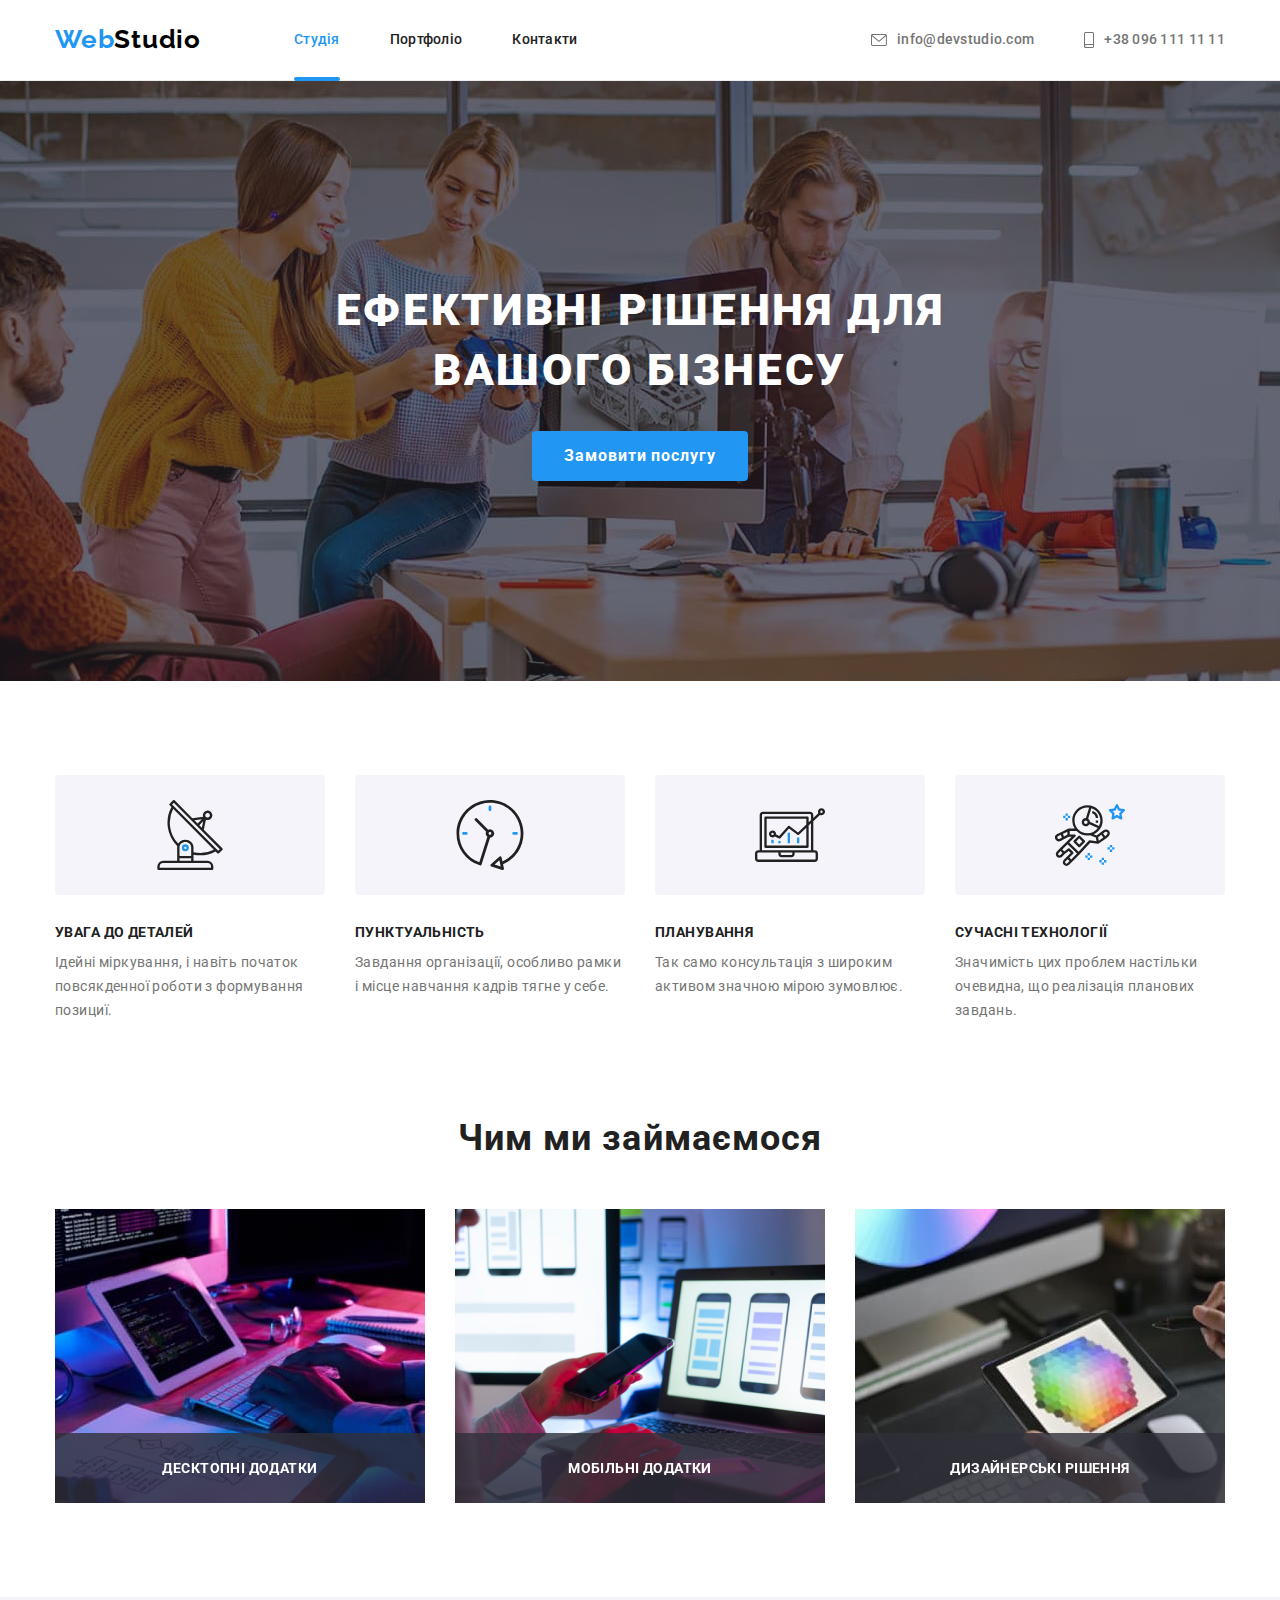
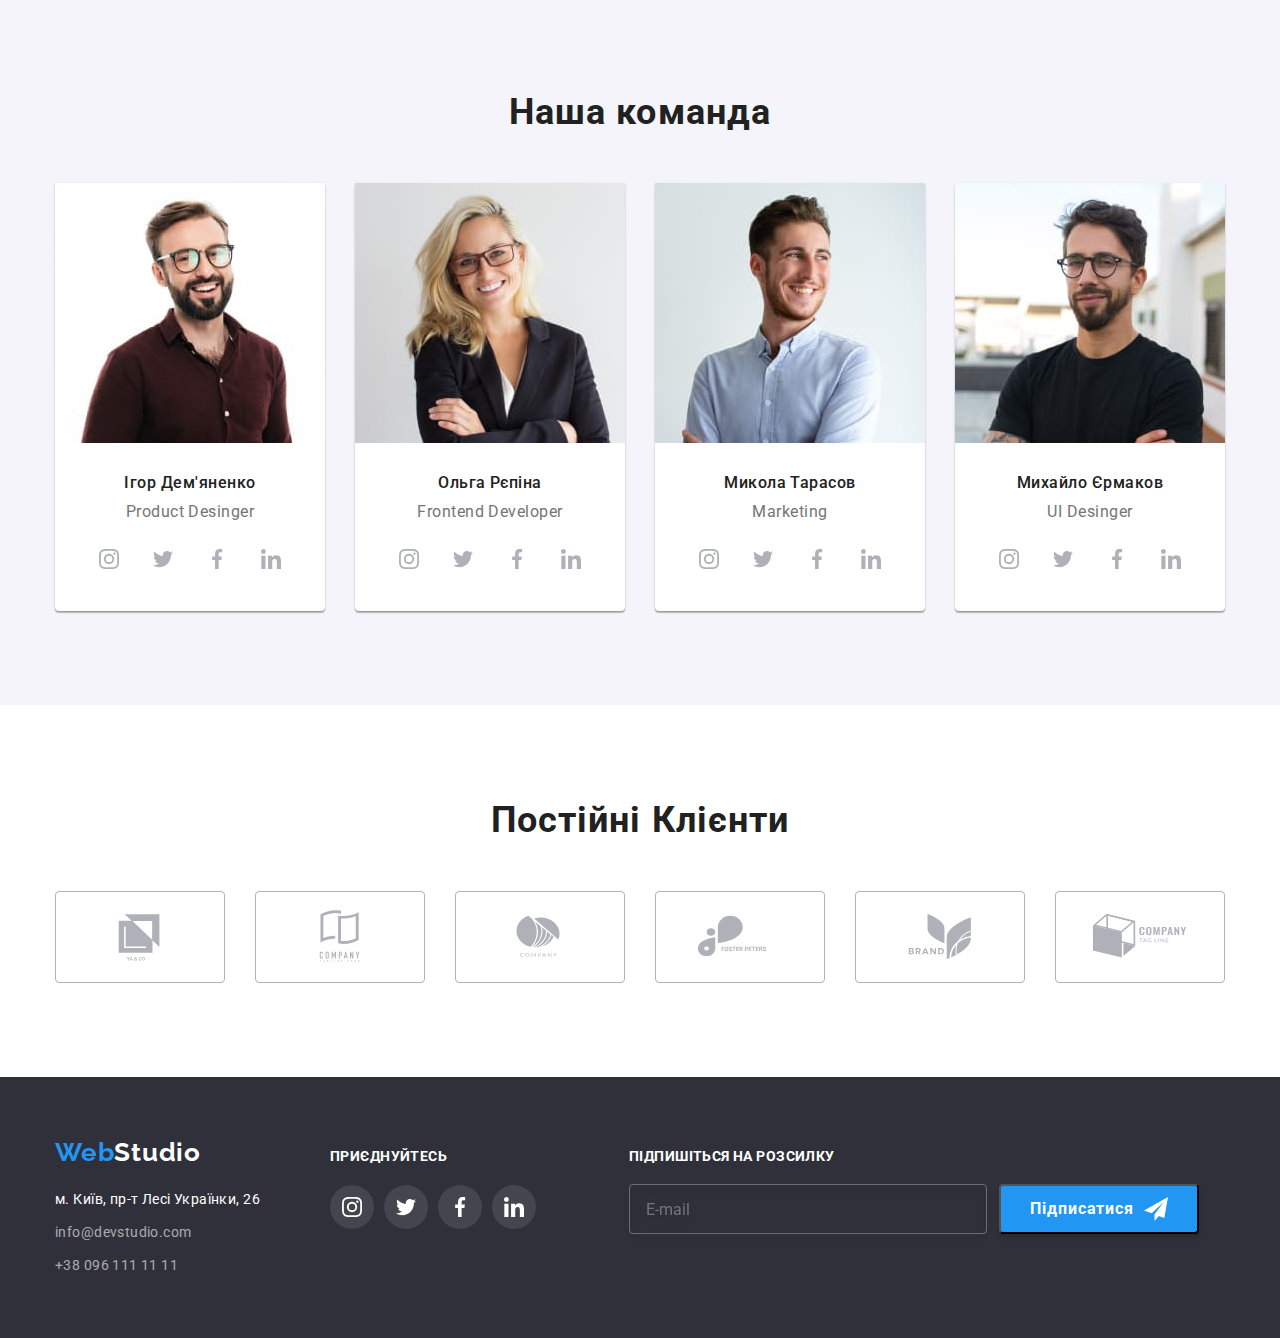
==== index.html @ a03e01b5 "Update index.html" ====
<!DOCTYPE html>
<html lang="uk">
  <head>
    <meta charset="UTF-8" />
    <meta http-equiv="X-UA-Compatible" content="IE=edge" />
    <meta name="viewport" content="width=device-width, initial-scale=1.0" />
    <title>Студія</title>
    <link rel="preconnect" href="https://fonts.googleapis.com" />
    <link rel="preconnect" href="https://fonts.gstatic.com" crossorigin />
    <link
      href="https://fonts.googleapis.com/css2?family=Raleway:wght@700&family=Roboto:wght@400;500;700;900&display=swap"
      rel="stylesheet"
    />
    <link
      rel="stylesheet"
      href="https://cdnjs.cloudflare.com/ajax/libs/modern-normalize/1.1.0/modern-normalize.min.css"
    />
    <link rel="stylesheet" href="./css/styles.css" />
  </head>
  <body>
    <!-- head of site -->
    <header class="site-header">
      <div class="container div-nav">
        <nav class="nav">
          <a href="./index.html" class="site-logo"
            ><span class="logo">Web</span>Studio</a
          >
          <ul class="menu-nav list">
            <li class="nav-item">
              <a href="./index.html" class="head-text current">Студія</a>
            </li>
            <li class="nav-item">
              <a href="./portfolio.html" class="head-text">Портфоліо</a>
            </li>
            <li class="nav-item">
              <a href="" class="head-text">Контакти</a>
            </li>
          </ul>
        </nav>
        <ul class="nav-contact list">
          <li class="mail-tel">
            <a href="mailto:info@devstudio.com" class="mail-tel">
              <svg width="16" height="12" class="contact-icons">
                <use
                  class="envelope"
                  href="./images/goit-svg.svg#icon-envelope"
                ></use></svg
              >info@devstudio.com</a
            >
          </li>
          <li class="tel-mail tel">
            <a href="tel:+380961111111" class="tel-mail">
              <svg width="10" height="16" class="contact-icons">
                <use
                  class="smartphone"
                  href="./images/goit-svg.svg#icon-smartphone"
                ></use></svg
              >+38 096 111 11 11</a
            >
          </li>
        </ul>
      </div>
    </header>
    <!-- main content -->
    <main>
      <!-- hero -->
      <section class="hero-section overlay">
        <div class="container hb">
          <h1 class="hero-title">
            ЕФЕКТИВНІ РІШЕННЯ ДЛЯ <br />
            ВАШОГО БІЗНЕСУ
          </h1>
          <button type="button" class="hero-button" data-modal-open>
            Замовити послугу
          </button>
          <div class="backdrop is-hidden" data-modal>
            <div class="modal">
              <button class="close-button" data-modal-close>
                <svg class="close-btn" width="18px" height="18px">
                  <use
                    class="close-icon"
                    href="./images/goit-svg.svg#icon-X"
                  ></use>
                </svg>
              </button>
              <form class="register-form" autocomplete="off">
                <strong class="strong-form"
                  >Залиште свої дані, ми вам передзвонимо</strong
                >
                <div class="register-div" role="group">
                  <label class="register-label">
                    <span class="register-text">
                      Ім'я
                    </span>
                    <input type="text" name="username" class="register-input" required />
                    <svg width="18px" height="18px" class="icon-modal">
                      <use href="./images/goit-svg.svg#icon-name"></use>
                    </svg>
                  </label>
                  <label class="register-label">
                    <span class="register-text">
                      Телефон
                    </span>
                    <input type="tel" name="tel" class="register-input" required />
                    <svg width="18px" height="18px" class="icon-modal">
                      <use href="./images/goit-svg.svg#icon-phone"></use>
                    </svg>
                  </label>
                  <label class="register-label">
                    <span class="register-text">
                      Пошта
                    </span>
                    <input type="email" name="mail" class="register-input" required />
                    <svg width="18px" height="18px" class="icon-modal">
                      <use href="./images/goit-svg.svg#icon-mail"></use>
                    </svg>
                  </label>
                  <label class="register-label">
                    <span class="register-text">
                      Коментар
                    </span>
                    <textarea name="comment" rows="5" class="register-area" placeholder="Введіть текст"></textarea>
                  </label>
                  <label class="checkbox-label">
                    <input type="checkbox" name="checkbox" class="checkbox-input visually-hidden">
                    <svg width="16px" height="15px" class="check-icon">
                      <use href="./images/goit-svg.svg#icon-check1"></use>
                    </svg>
                    <svg width="16px" height="15px" class="icon-check">
                      <use href="./images/goit-svg.svg#icon-check2"></use>
                    </svg>
                    <span class="check-span">
                      Погоджуюся з розсилкою та приймаю
                    <a href="" class="checkbox-link">Умови договору</a>
                    </span>
                  </label>
                  <button type="submit" class="register-btn">Відправити</button>
                </div>
              </form>
            </div>
          </div>
        </div>
      </section>
      <!-- our preority -->
      <section class="section">
        <div class="container">
          <h2 class="preority title visually-hidden">Наші переваги</h2>
          <ul class="list preority-ul">
            <li class="preority-li">
              <div class="icons">
                <svg class="preority-icons">
                  <use
                    width="70px"
                    height="70px"
                    href="./images/goit-svg.svg#icon-antenna"
                  ></use>
                </svg>
              </div>
              <h3 class="preority-title">УВАГА ДО ДЕТАЛЕЙ</h3>
              <p class="preority-text">
                Ідейні міркування, і навіть початок повсякденної роботи з
                формування позициї.
              </p>
            </li>
            <li class="preority-li">
              <div class="icons">
                <svg class="preority-icons">
                  <use
                    width="70px"
                    height="70px"
                    href="./images/goit-svg.svg#icon-clock"
                  ></use>
                </svg>
              </div>
              <h3 class="preority-title">ПУНКТУАЛЬНІСТЬ</h3>
              <p class="preority-text">
                Завдання організації, особливо рамки і місце навчання кадрів
                тягне у себе.
              </p>
            </li>
            <li class="preority-li">
              <div class="icons">
                <svg class="preority-icons">
                  <use
                    width="70px"
                    height="70px"
                    href="./images/goit-svg.svg#icon-diagram"
                  ></use>
                </svg>
              </div>
              <h3 class="preority-title">ПЛАНУВАННЯ</h3>
              <p class="preority-text">
                Так само консультація з широким активом значною мірою зумовлює.
              </p>
            </li>
            <li class="preority-li">
              <div class="icons">
                <svg class="preority-icons">
                  <use
                    width="70px"
                    height="70px"
                    href="./images/goit-svg.svg#icon-astronaut"
                  ></use>
                </svg>
              </div>
              <h3 class="preority-title">СУЧАСНІ ТЕХНОЛОГІЇ</h3>
              <p class="preority-text">
                Значимість цих проблем настільки очевидна, що реалізація
                планових завдань.
              </p>
            </li>
          </ul>
        </div>
      </section>

      <!-- our work -->
      <section class="work section">
        <div class="container">
          <h2 class="title work-title">Чим ми займаємося</h2>
          <ul class="list work-ul">
            <li class="work-li">
              <div class="work-div">
                <img
                  class="work-img"
                  src="./images/pic1.jpg"
                  alt="праця за компютером"
                  width="370"
                />
                <div class="text-div">
                  <h3 class="work-text">ДЕСКТОПНІ ДОДАТКИ</h3>
                </div>
              </div>
            </li>
            <li class="work-li">
              <div class="work-div">
                <img
                  class="work-img"
                  src="./images/pic2.jpg"
                  alt="праця за ноутбуком"
                  width="370"
                />
                <div class="text-div">
                  <h3 class="work-text">МОБІЛЬНІ ДОДАТКИ</h3>
                </div>
              </div>
            </li>
            <li class="work-li">
              <div class="work-div">
                <img
                  class="work-img"
                  src="./images/pic3.jpg"
                  alt="праця на планшеті"
                  width="370"
                />
                <div class="text-div">
                  <h3 class="work-text">Дизайнерські рішення</h3>
                </div>
              </div>
            </li>
          </ul>
        </div>
      </section>
      <!-- our team -->
      <section class="section our-team">
        <div class="container">
          <h2 class="title team-name">Наша команда</h2>
          <ul class="list team-ul">
            <li class="team-li">
              <img src="./images/team1.jpg" alt="Тиммейт1" width="270" />
              <div class="team">
                <h3 class="team-title">Ігор Дем'яненко</h3>
                <p lang="en" class="team-text">Product Desinger</p>
                <ul class="list">
                  <li class="social-list">
                    <a href="" class="social-links">
                      <svg width="20px" height="20px">
                        <use
                          class="social-icon"
                          href="./images/goit-svg.svg#icon-instagram"
                        ></use>
                      </svg>
                    </a>
                  </li>
                  <li class="social-list">
                    <a href="" class="social-links">
                      <svg width="20px" height="20px">
                        <use
                          class="social-icon"
                          href="./images/goit-svg.svg#icon-twitter"
                        ></use>
                      </svg>
                    </a>
                  </li>
                  <li class="social-list">
                    <a href="" class="social-links">
                      <svg width="20px" height="20px">
                        <use
                          class="social-icon"
                          href="./images/goit-svg.svg#icon-facebook"
                        ></use>
                      </svg>
                    </a>
                  </li>
                  <li class="social-list">
                    <a href="" class="social-links">
                      <svg width="20px" height="20px">
                        <use
                          class="social-icon"
                          href="./images/goit-svg.svg#icon-linkedin"
                        ></use>
                      </svg>
                    </a>
                  </li>
                </ul>
              </div>
            </li>
            <li class="team-li">
              <img src="./images/team2.jpg" alt="тиммейт2" width="270" />
              <div class="team">
                <h3 class="team-title">Ольга Рєпіна</h3>
                <p lang="en" class="team-text">Frontend Developer</p>
                <ul class="list">
                  <li class="social-list">
                    <a href="" class="social-links">
                      <svg width="20px" height="20px">
                        <use
                          class="social-icon"
                          href="./images/goit-svg.svg#icon-instagram"
                        ></use>
                      </svg>
                    </a>
                  </li>
                  <li class="social-list">
                    <a href="" class="social-links">
                      <svg width="20px" height="20px">
                        <use
                          class="social-icon"
                          href="./images/goit-svg.svg#icon-twitter"
                        ></use>
                      </svg>
                    </a>
                  </li>
                  <li class="social-list">
                    <a href="" class="social-links">
                      <svg width="20px" height="20px">
                        <use
                          class="social-icon"
                          href="./images/goit-svg.svg#icon-facebook"
                        ></use>
                      </svg>
                    </a>
                  </li>
                  <li class="social-list">
                    <a href="" class="social-links">
                      <svg width="20px" height="20px">
                        <use
                          class="social-icon"
                          href="./images/goit-svg.svg#icon-linkedin"
                        ></use>
                      </svg>
                    </a>
                  </li>
                </ul>
              </div>
            </li>
            <li class="team-li">
              <img src="./images/team3.jpg" alt="тиммейт3" width="270" />
              <div class="team">
                <h3 class="team-title">Микола Тарасов</h3>
                <p lang="en" class="team-text">Marketing</p>
                <ul class="list">
                  <li class="social-list">
                    <a href="" class="social-links">
                      <svg width="20px" height="20px">
                        <use
                          class="social-icon"
                          href="./images/goit-svg.svg#icon-instagram"
                        ></use>
                      </svg>
                    </a>
                  </li>
                  <li class="social-list">
                    <a href="" class="social-links">
                      <svg width="20px" height="20px">
                        <use
                          class="social-icon"
                          href="./images/goit-svg.svg#icon-twitter"
                        ></use>
                      </svg>
                    </a>
                  </li>
                  <li class="social-list">
                    <a href="" class="social-links">
                      <svg width="20px" height="20px">
                        <use
                          class="social-icon"
                          href="./images/goit-svg.svg#icon-facebook"
                        ></use>
                      </svg>
                    </a>
                  </li>
                  <li class="social-list">
                    <a href="" class="social-links">
                      <svg width="20px" height="20px">
                        <use
                          class="social-icon"
                          href="./images/goit-svg.svg#icon-linkedin"
                        ></use>
                      </svg>
                    </a>
                  </li>
                </ul>
              </div>
            </li>
            <li class="team-li">
              <img src="./images/team4.jpg" alt="тиммейт4" width="270" />
              <div class="team">
                <h3 class="team-title">Михайло Єрмаков</h3>
                <p lang="en" class="team-text">UI Desinger</p>
                <ul class="list">
                  <li class="social-list">
                    <a href="" class="social-links">
                      <svg width="20px" height="20px">
                        <use
                          class="social-icon"
                          href="./images/goit-svg.svg#icon-instagram"
                        ></use>
                      </svg>
                    </a>
                  </li>
                  <li class="social-list">
                    <a href="" class="social-links">
                      <svg width="20px" height="20px">
                        <use
                          class="social-icon"
                          href="./images/goit-svg.svg#icon-twitter"
                        ></use>
                      </svg>
                    </a>
                  </li>
                  <li class="social-list">
                    <a href="" class="social-links">
                      <svg width="20px" height="20px">
                        <use
                          class="social-icon"
                          href="./images/goit-svg.svg#icon-facebook"
                        ></use>
                      </svg>
                    </a>
                  </li>
                  <li class="social-list">
                    <a href="" class="social-links">
                      <svg width="20px" height="20px">
                        <use
                          class="social-icon"
                          href="./images/goit-svg.svg#icon-linkedin"
                        ></use>
                      </svg>
                    </a>
                  </li>
                </ul>
              </div>
            </li>
          </ul>
        </div>
      </section>
      <!-- clients -->
      <section class="section">
        <div class="container clients">
          <h2 class="clients-title title">Постійні Клієнти</h2>
          <ul clients-ul list>
            <li class="clients-list">
              <a class="clients-links" href="">
                <svg class="clients-icons" width="106px" height="60px">
                  <use
                    class="icon"
                    href="./images/goit-svg.svg#icon-logo"
                  ></use>
                </svg>
              </a>
            </li>
            <li class="clients-list">
              <a class="clients-links" href="">
                <svg class="clients-icons" width="106px" height="60px">
                  <use
                    class="icon"
                    href="./images/goit-svg.svg#icon-logo2"
                  ></use>
                </svg>
              </a>
            </li>
            <li class="clients-list">
              <a class="clients-links" href="">
                <svg class="clients-icons" width="106px" height="60px">
                  <use
                    class="icon"
                    href="./images/goit-svg.svg#icon-logo3"
                  ></use>
                </svg>
              </a>
            </li>
            <li class="clients-list">
              <a class="clients-links" href="" width="170px">
                <svg class="clients-icons" width="106px" height="60px">
                  <use
                    class="icon"
                    href="./images/goit-svg.svg#icon-logo4"
                  ></use>
                </svg>
              </a>
            </li>
            <li class="clients-list">
              <a class="clients-links" href="">
                <svg class="clients-icons" width="106px" height="60px">
                  <use
                    class="icon"
                    href="./images/goit-svg.svg#icon-logo5"
                  ></use>
                </svg>
              </a>
            </li>
            <li class="clients-list">
              <a class="clients-links" href="">
                <svg class="clients-icons" width="106px" height="60px">
                  <use
                    class="icon"
                    href="./images/goit-svg.svg#icon-logo6"
                  ></use>
                </svg>
              </a>
            </li>
          </ul>
        </div>
      </section>
    </main>
    <!-- Footer of site -->
    <footer class="site-footer">
      <div class="container footer-div">
        <div class="footer-cont">
          <a href="./index.html" class="site-logo"
            ><span class="logo">Web</span
            ><span class="foot-logo">Studio</span></a
          >
          <address class="footer-nav">
            <ul class="list footer-ul">
              <li class="footer-li">
                <span class="footer-address"
                  >м. Київ, пр-т Лесі Українки, 26</span
                >
              </li>
              <li class="footer-li">
                <a href="mailto:info@devstudio.com" class="footer-mail"
                  >info@devstudio.com</a
                >
              </li>
              <li class="footer-li">
                <a href="tel:+380961111111" class="footer-tel"
                  >+38 096 111 11 11</a
                >
              </li>
            </ul>
          </address>
        </div>
        <div class="footer-social">
          <span class="join">Приєднуйтесь</span>
          <ul>
            <li class="social-list">
              <a href="" class="footer-links">
                <svg width="20px" height="20px">
                  <use
                    class="footer-icons"
                    href="./images/goit-svg.svg#icon-instagram"
                  ></use>
                </svg>
              </a>
            </li>
            <li class="social-list">
              <a href="" class="footer-links">
                <svg width="20px" height="20px">
                  <use
                    class="footer-icons"
                    href="./images/goit-svg.svg#icon-twitter"
                  ></use>
                </svg>
              </a>
            </li>
            <li class="social-list">
              <a href="" class="footer-links">
                <svg width="20px" height="20px">
                  <use
                    class="footer-icons"
                    href="./images/goit-svg.svg#icon-facebook"
                  ></use>
                </svg>
              </a>
            </li>
            <li class="social-list">
              <a href="" class="footer-links">
                <svg width="20px" height="20px">
                  <use
                    class="footer-icons"
                    href="./images/goit-svg.svg#icon-linkedin"
                  ></use>
                </svg>
              </a>
            </li>
          </ul>
        </div>
        <form class="footer-form">
          <label for="submail" class="foot-label"
            >Підпишіться на розсилку</label
          >
          <div class="footer-subscribe">
            <input
              type="text"
              name="email"
              placeholder="E-mail"
              class="footer-input"
              #="submail"
            />
            <button type="submit" class="subscribe-btn">
              Підписатися
              <svg width="24px" height="24px" class="send">
                <use href="./images/goit-svg.svg#icon-send"></use>
              </svg>
            </button>
          </div>
        </form>
      </div>
    </footer>
    <script src="./js/modal.js"></script>
  </body>
</html>
---- css/styles.css ----
/* Цветовая палира макета 
главный цвет #212121 
цвет ховера и лого #2196F3
второй цвет лого #000000
цвет текста #757575
white color #FFFFFF
цвет контактов rgba(255, 255, 255, 0.6)
цвет бг #2F303A
тени rgba(0, 0, 0, 0.25)
бг сайта #F5F5F5
*/

/* https: //cdnjs.cloudflare.com/ajax/libs/modern-normalize/1.0.0/modern-normalize.min.css
нормализация сьтилей. */

/* 
html {
    box-sizing: border-box;   
} 

*,
*::before,
*::after {
    box-sizing: inherit;
}
*/

img {
    display: block;
    max-width: 100%;
}

:root {
    --primary-text-color: #212121;
    --text-color: #757575;
    --accent-color: #2196F3;
    --logo-color: #000000;
    --white-color: #FFFFFF;
    --contact-color: rgba(255, 255, 255, 0.6);
    --bg-color: #2F303A;
    --text-shadow: rgba(0, 0, 0, 0.25);
    --site-bg: #F5F5F5;
    --bg-button: #F5F4FA;
    --hidden-bg: #188CE8;
    --herader-border: #ECECEC;
    --border-bottom: #EEEEEE;
    --overlay: rgba(47, 48, 58, 0.4);
    --overlay2: #C4C4C4;
    --bg-logo: #AFB1B8;
    --clients: #AFB1B8;
    --bg-social: rgba(255, 255, 255, 0.1);
    --modal-bg: rgba(0, 0, 0, 0.2);

}


body {
    font-family: 'Roboto', sans-serif;
    color: var(--primary-text-color);
    background: var(--white-color);
}

a {
    text-decoration: none;
}

button,
ul,
p,
h1,
h2,
h3,
h4,
h5 {
    letter-spacing: 0.03em;
    margin: 0;
}



.list {
    margin-left: 0px;
    margin-right: 0px;
    list-style: none;
}

.nav-item {
    margin: 0;
}


.container {
    width: 1200px;
    padding-left: 15px;
    padding-right: 15px;
    margin-left: auto;
    margin-right: auto;
}

/* head styles */
.div-nav {
    display: flex;
    align-items: center;

}

.site-header {
    background: var(--white-color);
    border-style: solid;
    border-width: 0 0 1px 0;
    border-color: var(--herader-border);
}

/* logo styles */
.site-logo {
    display: inline-block;
    align-items: center;
    font-family: 'Raleway';
    font-style: normal;
    font-weight: 700;
    font-size: 26px;
    line-height: 1.19;
    letter-spacing: 0.03em;
    color: var(--logo-color);
    text-shadow: var(--text-shadow);
    margin-right: 93px;
    margin-bottom: 25px;
    margin-top: 24px;
}

.logo {
    font-family: 'Raleway';
    color: var(--accent-color);
}

/* nav styles */


.nav {
    display: flex;
}



.menu-nav {
    display: flex;
    align-items: center;
    font-style: normal;
    font-weight: 500;
    font-size: 14px;
    line-height: 1.12;
    letter-spacing: 0.02em;
    color: var(--primary-text-color);
    padding: 0;
    margin-left: 0;
}

.menu-nav .nav-item+.nav-item {
    margin-left: 50px;
}


.head-text {
    display: block;
    color: var(--primary-text-color);
    padding: 32px 0;
    transition-property: color;
    transition-duration: 250ms;
    transition-timing-function: cubic-bezier(0.4, 0, 0.2, 1);
}

.nav-item {
    position: relative;
}

.current:after {
    position: absolute;
    display: block;
    left: 0%;
    bottom: -1%;
    content: '';
    width: 100%;
    height: 4px;
    background-color: var(--accent-color);
    border-radius: 2px;
}



.menu-nav .head-text.current {
    color: var(--accent-color);
}

.head-text:hover,
.head-text:focus {
    color: var(--accent-color);
}


.nav-contact {
    display: flex;
    font-style: normal;
    font-weight: 500;
    font-size: 14px;
    line-height: 1.12;
    letter-spacing: 0.02em;
    color: var(--text-color);
    margin-left: auto;
    padding: 0;

}

.contact-icons {
    margin-right: 10px;
    fill: currentColor;
}



.tel {
    margin-left: 50px;
}

.mail-tel {
    display: flex;
    align-items: center;
    color: var(--text-color);
    transition-property: color;
    transition-duration: 250ms;
    transition-timing-function: cubic-bezier(0.4, 0, 0.2, 1);
}

.mail-tel:hover,
.mail-tel:focus {
    color: var(--accent-color);
}

.mail {
    color: var(--text-color);
}

ul>.mail {
    padding-left: 0px;
}

.smartphone {
    margin-left: 10px;
    fill: currentColor;
}

.tel-mail {
    display: flex;
    align-items: center;
    color: var(--text-color);
    transition-property: color;
    transition-duration: 250ms;
    transition-timing-function: cubic-bezier(0.4, 0, 0.2, 1);
}

.tel-mail:hover,
.tel-mail:focus {
    color: var(--accent-color);
}


/* main styles */

.hero-section {
    padding-top: 200px;
    padding-bottom: 200px;
    background: var(--overlay2);
}

.overlay {
    max-width: 1600px;
    height: 600px;
    margin-left: auto;
    margin-right: auto;
    background-image: linear-gradient(rgba(47, 48, 58, 0.4),
            rgba(47, 48, 58, 0.4)),
        url(../images/bg.jpg);
    background-repeat: no-repeat;
    background-position: center;
    background-size: cover;

}

.section {
    padding-top: 94px;
    padding-bottom: 94px;
}

/* hero styles */
.hero-container {
    text-align: center;
    text-transform: uppercase;
}



.hero-title {
    font-style: normal;
    font-weight: 900;
    font-size: 44px;
    line-height: 1.36;
    letter-spacing: 0.06em;
    color: var(--white-color);
    text-transform: uppercase;
    text-align: center;
}

.hero-button {
    font-family: 'Roboto';
    font-style: normal;
    font-weight: 700;
    font-size: 16px;
    line-height: 1.87;
    cursor: pointer;
    color: var(--white-color);
    background: var(--accent-color);
    letter-spacing: 0.06em;
    margin-top: 30px;
    border: 0;
    padding: 10px 32px;
    border-radius: 4px;
    transition-property: background;
    transition-duration: 250ms;
    transition-timing-function: cubic-bezier(0.4, 0, 0.2, 1);

}

.hb {
    align-items: center;
    text-align: center;
}



.hero-button:hover,
.hero-button:focus {
    background: var(--hidden-bg);
}

/* modal window start */

.backdrop {
    position: fixed;
    top: 0;
    left: 0;
    width: 100%;
    height: 100%;
    background: var(--modal-bg);

    opacity: 1;
    transition-property: opacity;
    transition-duration: 250ms;
    transition-timing-function: cubic-bezier(0.4, 0, 0.2, 1);
}

.backdrop.is-hidden {
    opacity: 0;
    pointer-events: none;
}

.backdrop.backdrop.is-hidden .modal {
    opacity: 0;
}

.modal {
    position: absolute;
    top: 50%;
    left: 50%;
    transform: translate(-50%, -50%);
    width: 528px;
    height: 581px;
    background: var(--white-color);
    box-shadow: 0px 1px 3px rgba(0, 0, 0, 0.12), 0px 1px 1px rgba(0, 0, 0, 0.14), 0px 2px 1px rgba(0, 0, 0, 0.2);
    border-radius: 4px;
    opacity: 1;
    transition-property: opacity;
    transition-duration: 250ms;
    transition-timing-function: cubic-bezier(0.4, 0, 0.2, 1);
}

.close-button {
    position: absolute;
    top: 8px;
    right: 8px;
    display: flex;
    justify-content: center;
    align-items: center;
    width: 30px;
    height: 30px;
    border-radius: 50%;
    border: 1px solid rgba(0, 0, 0, 0.1);
    background-color: var(--white-color);
    cursor: pointer;
    transition-property: color;
    transition-duration: 250ms;
    transition-timing-function: cubic-bezier(0.4, 0, 0.2, 1);
}

.close-btn {
    fill: currentColor;
    transition-property: color;
    transition-duration: 250ms;
    transition-timing-function: cubic-bezier(0.4, 0, 0.2, 1);
}

.close-btn:hover {
    color: var(--accent-color);
    transition-property: color;
    transition-duration: 250ms;
    transition-timing-function: cubic-bezier(0.4, 0, 0.2, 1);
}

.close-button:focus {
    color: var(--accent-color);
}

.register-form {
    margin: 40px;
}

.strong-form {
    margin-bottom: 12px;
    display: block;
    text-align: center;
    font-size: 20px;
    line-height: 1.15;
    letter-spacing: 0.03em;
    color: var(--primary-text-color);
}

.register-div {
    display: block;
}

.register-label {
    position: relative;
    display: flex;
    flex-direction: column;
    align-items: flex-start;
    margin-bottom: 10px;
}

.register-text {
    display: block;
    margin-bottom: 4px;
    font-style: normal;
    font-weight: 400;
    font-size: 12px;
    line-height: 1.16;
    letter-spacing: 0.01em;

}

.register-input {
    width: 100%;
    height: 40px;
    padding-left: 36px;

    border: 1px solid rgba(33, 33, 33, 0.2);
    border-radius: 4px;
    cursor: pointer;
    outline: transparent;
    transition-property: border-color;
    transition-duration: 250ms;
    transition-timing-function: cubic-bezier(0.4, 0, 0.2, 1);
}

.icon-modal {
    position: absolute;
    top: 30px;
    left: 12px;
    fill: currentColor;
    transition-property: color;
    transition-duration: 250ms;
    transition-timing-function: cubic-bezier(0.4, 0, 0.2, 1);
}

.register-input:hover,
.register-input:focus {
    border-color: var(--accent-color);
}

.register-input:hover+.icon-modal,
.register-input:focus+.icon-modal {
    color: var(--accent-color);
}

.register-area {
    width: 100%;
    height: 132px;
    font-style: normal;
    font-weight: 400;
    font-size: 12px;
    line-height: 14px;
    letter-spacing: 0.01em;
    padding: 16px 12px;
    color: var(--primary-text-color);
    border: 1px solid rgba(33, 33, 33, 0.2);
    border-radius: 4px;
    cursor: pointer;
    outline: transparent;
    transition-property: border-color;
    transition-duration: 250ms;
    transition-timing-function: cubic-bezier(0.4, 0, 0.2, 1);
    resize: none;
}


.register-area:hover,
.register-area:focus {
    border-color: var(--accent-color);
}

.checkbox-label {
    display: flex;
    justify-content: center;
    align-items: center;
    font-style: normal;
    margin-bottom: 30px;
}

.checkbox-input {
    display: block;
}

.check-span {
    font-weight: 400;
    font-size: 14px;
    line-height: 1.71;
    letter-spacing: 0.03em;
    margin-left: 9px;
}

.checkbox-link {
    color: var(--accent-color);
    text-decoration: underline;
}

.check-icon {
    opacity: 1;
}

.icon-check {
    opacity: 0;
}

.register-btn {
    margin: 0 auto;
    padding: 10px 52px;
    font-style: normal;
    font-weight: 700;
    font-size: 16px;
    line-height: 1.87;
    letter-spacing: 0.06em;
    background: var(--accent-color);
    box-shadow: 0px 4px 4px rgba(0, 0, 0, 0.15);
    border: transparent;
    border-radius: 4px;
    color: var(--white-color);
    cursor: pointer;
    transition-property: background-color;
    transition-duration: 250ms;
    transition-timing-function: cubic-bezier(0.4, 0, 0.2, 1);
}

.register-btn:hover,
.register-btn:focus {
    background-color: var(--hidden-bg);
}

/* position: absolute;
width: 1px;
height: 1px;
margin: -1px;
border: 0;
padding: 0;
white-space: nowrap;
clip-path: inset(100%);
clip: rect(0 0 0 0);
overflow: hidden; */




/* modal window end */

/* preority styles */
.visually-hidden {
    position: absolute;
    width: 1px;
    height: 1px;
    margin: -1px;
    border: 0;
    padding: 0;
    white-space: nowrap;
    clip-path: inset(100%);
    clip: rect(0 0 0 0);
    overflow: hidden;
}

.preority-ul {
    display: flex;
    padding-left: 0;
}

.preority-ul .preority-li+.preority-li {
    margin-left: 30px;
}

.preority-li {
    flex-basis: calc((100% - 90px) / 4);
    padding: 0;
}


.icons {
    display: flex;
    align-items: center;
    justify-content: center;

    height: 120px;
    background: var(--bg-button);
    border-radius: 4px;

    margin-bottom: 30px;
}

.preority-icons {
    width: 70px;
    height: 70px;
    fill: currentColor;
}


.preority-title {
    font-size: 14px;
    line-height: 1.14;
    letter-spacing: 0.03em;
    text-transform: uppercase;
    margin-bottom: 10px;
}


.preority-text {
    font-size: 14px;
    line-height: 1.71;
    letter-spacing: 0.03em;
    color: var(--text-color);
}

/* work styles */

.work.section {
    padding-top: 0;
}


.work-ul {
    display: flex;
    flex-direction: row;
    padding: 0;
}

.work-ul .work-li+.work-li {
    margin-left: 30px;
}

.work-div {
    position: relative;
}

.text-div {
    position: absolute;
    display: flex;
    justify-content: center;
    align-items: center;
    bottom: 0;
    left: 0;
    width: 100%;
    height: 70px;
    background: rgba(47, 48, 58, 0.8);
}

.work-text {

    font-size: 14px;
    line-height: 1.16;
    text-align: center;
    letter-spacing: 0.03em;
    text-transform: uppercase;
    color: var(--white-color);

}

.title {
    font-style: normal;
    font-size: 36px;
    line-height: 1.17;
    letter-spacing: 0.03em;
    color: var(--primary-text-color);
    text-align: center;
    margin-bottom: 50px;
}

/* team styles */

.section.our-team {
    background-color: var(--bg-button);
}



.team-ul {
    display: flex;
    flex-direction: row;
    justify-content: space-between;
    padding: 0;
}

.team>ul {
    display: flex;
    max-width: 206px;
    max-height: 44px;
    padding: 0px;

    margin-left: auto;
    margin-right: auto;
}

.team-title {
    font-weight: 500;
    font-size: 16px;
    line-height: 1.19;
    letter-spacing: 0.03em;
    margin-bottom: 10px;
}


.team-text {
    font-size: 16px;
    line-height: 1.19;
    letter-spacing: 0.03em;
    color: var(--text-color);
    margin-bottom: 16px;

}

.team-li {
    flex-basis: calc((100% - 90px) / 4);
    background-color: var(--border-bottom);
    background: var(--white-color);
    box-shadow: 0px 1px 3px rgba(0, 0, 0, 0.12), 0px 1px 1px rgba(0, 0, 0, 0.14), 0px 2px 1px rgba(0, 0, 0, 0.2);
    border-radius: 0px 0px 4px 4px;

}

.team {
    padding: 30px 0;
    text-align: center;
}

.social-links {
    display: flex;
    justify-content: center;
    align-items: center;
    width: 44px;
    min-height: 44px;
    color: var(--bg-logo);
    background-color: var(--white-color);
    border-radius: 50%;
    transition-property: color, background-color;
    transition-duration: 250ms;
    transition-timing-function: cubic-bezier(0.4, 0, 0.2, 1);
}

.social-links:hover,
.social-links:focus {
    color: var(--white-color);
    background-color: var(--accent-color);

}

.social-list+.social-list {
    margin-left: 10px;
}

.social-icon {
    fill: currentColor;
}

/* our clients */

.clients>ul {
    display: flex;
    padding: 0px;
    list-style: none;
    gap: 30px;

}

.clients-list {
    flex-basis: calc((100% - 150px) / 6);
}

.clients-links {
    display: flex;
    justify-content: center;
    align-items: center;
    height: 92px;
    color: var(--clients);
    border-radius: 4px;
    border: 1px solid var(--bg-logo);
    transition: color, border;
    transition-duration: 250ms;
    transition-timing-function: cubic-bezier(0.4, 0, 0.2, 1);


}

.clients-links:hover,
.clients-links:focus {
    color: var(--accent-color);
    border: 1px solid var(--accent-color);

}

.icon {
    fill: currentColor;
}

/* footer styles */


.site-footer {
    background: var(--bg-color);
    padding-top: 60px;
    padding-bottom: 60px;
}

.footer-cont>a {
    padding: 0;
}

.foot-logo {
    color: var(--white-color);
    padding: 0;
}



.footer-div .site-logo {
    margin-bottom: 20px;
}

.footer-ul {
    padding: 0;
}

.footer-li:not(:last-child) {
    margin-bottom: 9px;
}



/* address styles */

.footer-address {
    color: var(--white-color);

}

.footer-nav {
    font-style: normal;
    font-weight: 400;
    font-size: 14px;
    line-height: 1.71;
    letter-spacing: 0.03em;
}

.footer-mail,
.footer-tel {
    color: var(--contact-color);
    transition: color;
    transition-duration: 250ms;
    transition-timing-function: cubic-bezier(0.4, 0, 0.2, 1);

}

.footer-mail:hover,
.footer-mail:focus {
    color: var(--accent-color);
}

.footer-tel:hover,
.footer-tel:focus {
    color: var(--accent-color);
}

.footer-div {
    display: flex;
    align-items: baseline;

}

.footer-cont .site-logo {
    margin-top: 0;
    margin-right: 0;
}

.footer-social {

    font-weight: 700;
    font-size: 14px;
    line-height: 1.14;
    letter-spacing: 0.03em;
    text-transform: uppercase;

    color: #FFFFFF;
    margin-left: 70px;

}

.footer-social>ul {
    display: flex;
    padding: 0px;
    list-style: none;
    margin-top: 20px;
}

.footer-links {
    display: flex;
    justify-content: center;
    align-items: center;
    width: 44px;
    min-height: 44px;
    color: var(--white-color);
    background-color: var(--bg-social);
    border-radius: 50%;
    transition-property: background-color;
    transition-duration: 250ms;
    transition-timing-function: cubic-bezier(0.4, 0, 0.2, 1);
}

.footer-links:hover,
.footer-links:focus {
    background-color: var(--accent-color);
}

.footer-icons {
    fill: currentColor;
}



/* footer form */

.footer-form {
    margin-left: 93px;
    display: flex;
    flex-direction: column;
}

.foot-label {
    font-weight: 700;
    font-size: 14px;
    line-height: 1.16;
    letter-spacing: 0.03em;
    text-transform: uppercase;
    color: var(--white-color);
    margin-bottom: 20px;
}

.footer-subscribe {
    display: flex;
}

.footer-input {
    font-weight: 400;
    font-size: 16px;
    line-height: 20px;
    color: rgba(255, 255, 255, 0.6);
    width: 358px;
    height: 50px;
    border: 1px solid rgba(255, 255, 255, 0.3);
    filter: drop-shadow(0px 4px 4px rgba(0, 0, 0, 0.15));
    border-radius: 4px;
    background: transparent;
    padding-top: 15px;
    padding-bottom: 15px;
    padding-left: 16px;
    margin-right: 12px;
}

.subscribe-btn {
    display: flex;
    justify-content: center;
    align-items: center;
    font-family: 'Roboto';
    font-style: normal;
    font-weight: 700;
    font-size: 16px;
    line-height: 1.87;
    width: 200px;
    height: 50px;
    letter-spacing: 0.06em;
    color: var(--white-color);
    background-color: var(--accent-color);
    box-shadow: 0px 4px 4px rgba(0, 0, 0, 0.15);
    border-radius: 4px;
    cursor: pointer;
    padding: 10px 28px;
}

.send {
    margin-left: 10px;
    fill: var(--white-color);
}

/* portfolio decor */

.button {
    font-family: 'Roboto';
    font-style: normal;
    font-weight: 500;
    font-size: 16px;
    line-height: 1.63;
    letter-spacing: 0.03em;
    color: var(--primary-text-color);
    background: var(--bg-button);
    cursor: pointer;
    border-radius: 4px;
    transition-property: color, background, box-shadow;
    transition-duration: 250ms;
    transition-timing-function: cubic-bezier(0.4, 0, 0.2, 1);

}

.bottom-list {
    display: flex;
    justify-content: center;
    gap: 8px;
    margin-bottom: 50px;
    padding-left: 0;
    border: transparent;
}

.button.filters-btn {
    padding: 6px 22px;
    border-width: 0px;
    border-radius: 4px;
}

.button:hover,
.button:focus {
    color: var(--white-color);
    background: var(--accent-color);
    box-shadow: 0px 3px 1px rgba(0, 0, 0, 0.1), 0px 1px 2px rgba(0, 0, 0, 0.08), 0px 2px 2px rgba(0, 0, 0, 0.12);

}

.scase {
    background: var(--white-color);
}

.img-div {
    position: relative;
    overflow: hidden;

}

.case-div {
    position: absolute;
    top: 0%;
    left: 0%;
    display: flex;
    justify-content: center;
    align-items: center;
    width: 100%;
    height: 100%;
    transform: translateY(100%);
    transition: transform 250ms cubic-bezier(0.4, 0, 0.2, 1);
    background: rgba(33, 150, 243, 0.9);
    overflow: hidden;


}


.scase-link:hover .case-div {
    transform: translateY(0%);
}

.scase-link:focus .case-div {
    transform: translateY(0%);
}

.case-p {
    padding: 0px 24px;
    font-size: 18px;
    line-height: 1.56;
    letter-spacing: 0.03em;
    color: var(--white-color);

}

.scase-title {
    font-size: 18px;
    line-height: 2;
    letter-spacing: 0.06em;
    color: var(--primary-text-color);
    margin-bottom: 4px;
}

.scase-text {


    font-size: 16px;
    line-height: 1.87;
    letter-spacing: 0.03em;
    color: var(--text-color);

}

.list.scase {
    padding: 0;
}

.scase-link {
    display: block;
    transition-property: box-shadow;
    transition-duration: 250ms;
    transition-timing-function: cubic-bezier(0.4, 0, 0.2, 1);


}

.scase-link:hover,
.scase-link:focus {
    box-shadow: 0px 1px 1px rgba(0, 0, 0, 0.12),
        0px 4px 4px rgba(0, 0, 0, 0.06),
        1px 4px 6px rgba(0, 0, 0, 0.16);
}

.li-scase {
    flex-basis: calc((100% - 60px) / 3);
    margin-right: 30px;
    margin-bottom: 30px;
}

.li-scase:nth-child(3n) {
    margin-right: 0;
}

.li-scase:nth-child(n+7) {
    margin-bottom: 0px;
}

.sc-pad {
    padding: 20px 24px;
    border-style: solid;
    border-width: 0 1px 1px 1px;
    border-color: var(--border-bottom);

}

.list.scase {
    display: flex;
    flex-direction: row;
    flex-wrap: wrap;
}
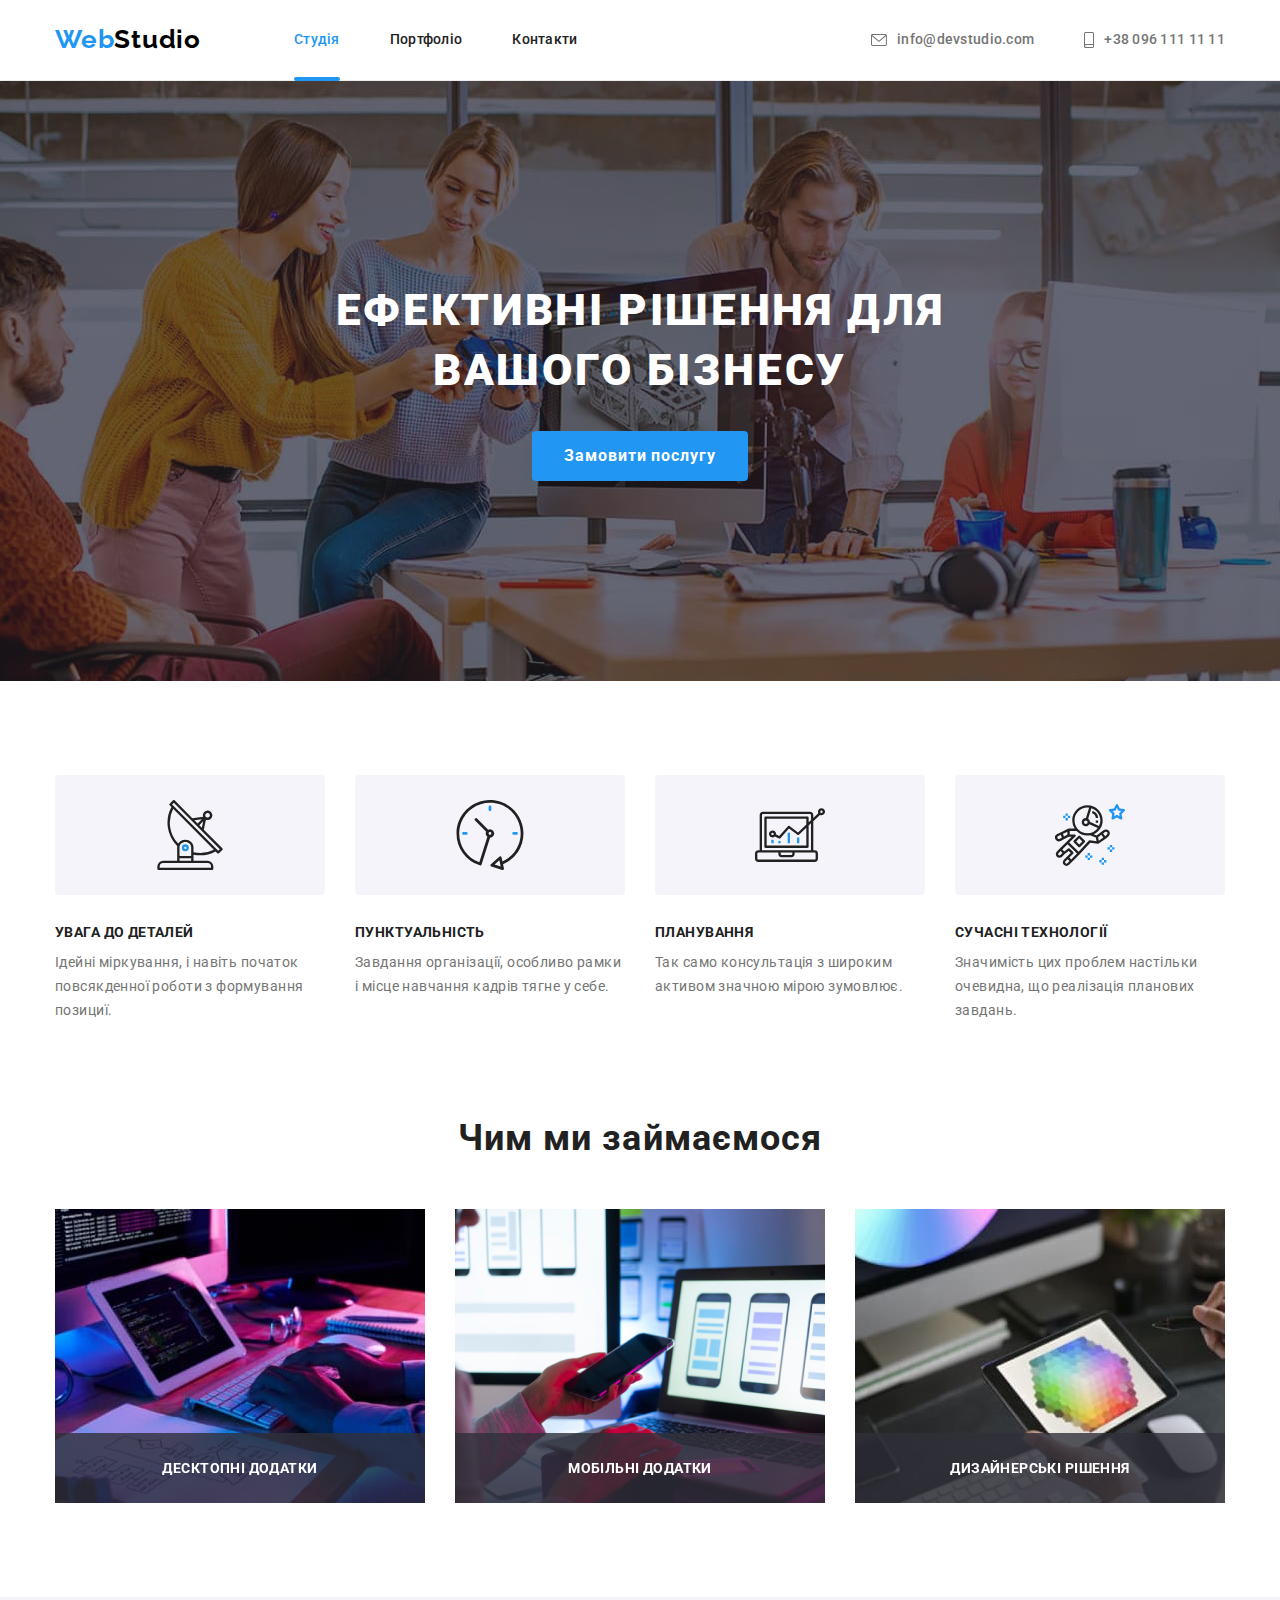
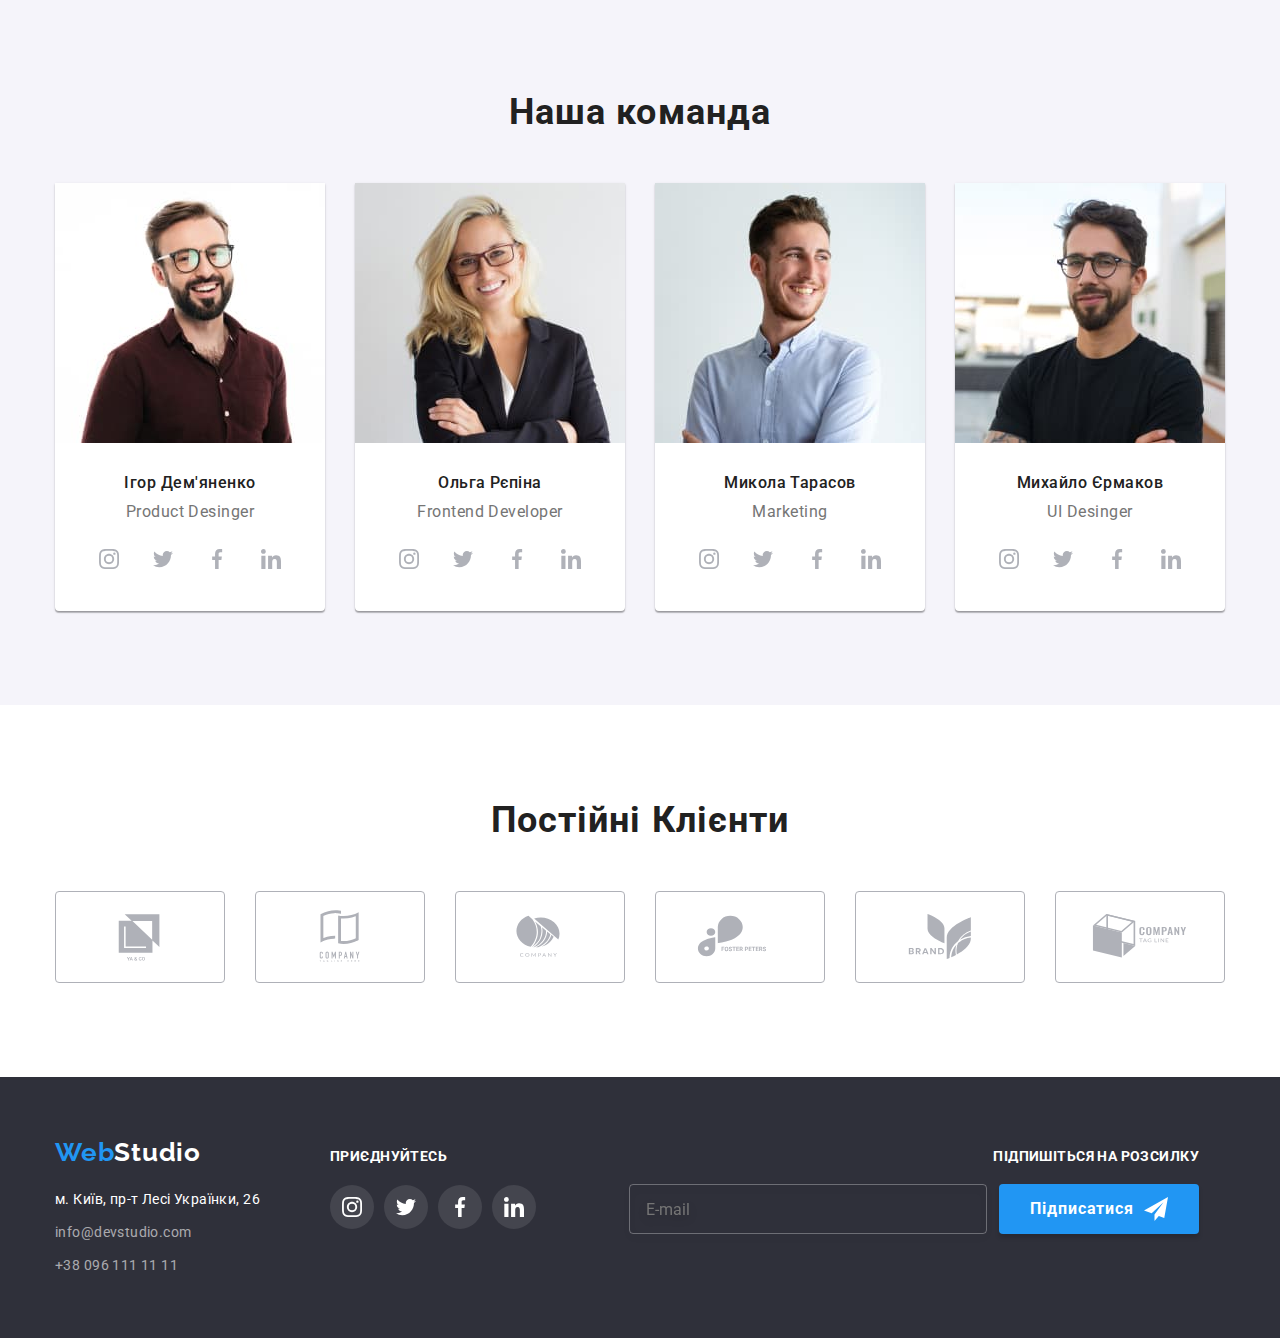
==== commit 2bfa0161: "work with errors" ====
--- a/index.html
+++ b/index.html
@@ -89,49 +89,68 @@
                 >
                 <div class="register-div" role="group">
                   <label class="register-label">
-                    <span class="register-text">
-                      Ім'я
-                    </span>
-                    <input type="text" name="username" class="register-input" required />
+                    <span class="register-text"> Ім'я </span>
+                    <input
+                      type="text"
+                      name="username"
+                      class="register-input"
+                      required
+                    />
                     <svg width="18px" height="18px" class="icon-modal">
                       <use href="./images/goit-svg.svg#icon-name"></use>
                     </svg>
                   </label>
                   <label class="register-label">
-                    <span class="register-text">
-                      Телефон
-                    </span>
-                    <input type="tel" name="tel" class="register-input" required />
+                    <span class="register-text"> Телефон </span>
+                    <input
+                      type="tel"
+                      name="tel"
+                      class="register-input"
+                      required
+                    />
                     <svg width="18px" height="18px" class="icon-modal">
                       <use href="./images/goit-svg.svg#icon-phone"></use>
                     </svg>
                   </label>
                   <label class="register-label">
-                    <span class="register-text">
-                      Пошта
-                    </span>
-                    <input type="email" name="mail" class="register-input" required />
+                    <span class="register-text"> Пошта </span>
+                    <input
+                      type="email"
+                      name="mail"
+                      class="register-input"
+                      required
+                    />
                     <svg width="18px" height="18px" class="icon-modal">
                       <use href="./images/goit-svg.svg#icon-mail"></use>
                     </svg>
                   </label>
                   <label class="register-label">
-                    <span class="register-text">
-                      Коментар
-                    </span>
-                    <textarea name="comment" rows="5" class="register-area" placeholder="Введіть текст"></textarea>
+                    <span class="register-text"> Коментар </span>
+                    <textarea
+                      name="comment"
+                      rows="5"
+                      class="register-area"
+                      placeholder="Введіть текст"
+                    ></textarea>
                   </label>
                   <label class="checkbox-label">
-                    <input type="checkbox" name="checkbox" class="checkbox-input visually-hidden">
-                    <svg width="16px" height="15px" class="check-icon">
-                      <use href="./images/goit-svg.svg#icon-check1"></use>
-                    </svg>
-                    <svg width="16px" height="15px" class="icon-check">
-                      <use href="./images/goit-svg.svg#icon-check2"></use>
-                    </svg>
+                    <div class="check-div">
+                      <input
+                        type="checkbox"
+                        name="policy"
+                        value="accept-policy"
+                        class="checkbox-input"
+                      />
+                      <span class="checkbox-icon">
+                        <svg width="16px" height="15px" class="icon-check">
+                          <use href="./images/goit-svg.svg#icon-check2"></use>
+                        </svg>
+                      </span>
+                    </div>
+
                     <span class="check-span">
                       Погоджуюся з розсилкою та приймаю
-                    <a href="" class="checkbox-link">Умови договору</a>
+                      <a href="" class="checkbox-link">Умови договору</a>
                     </span>
                   </label>
                   <button type="submit" class="register-btn">Відправити</button>
--- a/css/styles.css
+++ b/css/styles.css
@@ -50,6 +50,7 @@
     --clients: #AFB1B8;
     --bg-social: rgba(255, 255, 255, 0.1);
     --modal-bg: rgba(0, 0, 0, 0.2);
+    --checkholder: rgba(117, 117, 117, 0.5);
 
 }
 
@@ -350,7 +351,6 @@
     width: 100%;
     height: 100%;
     background: var(--modal-bg);
-
     opacity: 1;
     transition-property: opacity;
     transition-duration: 250ms;
@@ -372,7 +372,6 @@
     left: 50%;
     transform: translate(-50%, -50%);
     width: 528px;
-    height: 581px;
     background: var(--white-color);
     box-shadow: 0px 1px 3px rgba(0, 0, 0, 0.12), 0px 1px 1px rgba(0, 0, 0, 0.14), 0px 2px 1px rgba(0, 0, 0, 0.2);
     border-radius: 4px;
@@ -452,17 +451,16 @@
     font-size: 12px;
     line-height: 1.16;
     letter-spacing: 0.01em;
-
+    color: var(--text-color);
 }
 
 .register-input {
     width: 100%;
     height: 40px;
+    font-size: 12px;
     padding-left: 36px;
-
     border: 1px solid rgba(33, 33, 33, 0.2);
     border-radius: 4px;
-    cursor: pointer;
     outline: transparent;
     transition-property: border-color;
     transition-duration: 250ms;
@@ -501,7 +499,6 @@
     color: var(--primary-text-color);
     border: 1px solid rgba(33, 33, 33, 0.2);
     border-radius: 4px;
-    cursor: pointer;
     outline: transparent;
     transition-property: border-color;
     transition-duration: 250ms;
@@ -517,14 +514,47 @@
 
 .checkbox-label {
     display: flex;
+    align-items: center;
+    margin-bottom: 30px;
+}
+
+.checkbox-input {
+    position: absolute;
+    width: 1px;
+    height: 1px;
+    margin: -1px;
+    border: 0;
+    padding: 0;
+    flex-shrink: 0;
+    clip: rect(0 0 0 0);
+    overflow: hidden;
+    border-radius: 2px;
+}
+
+.checkbox-icon {
+    display: inline-flex;
+    align-items: center;
     justify-content: center;
-    align-items: center;
-    font-style: normal;
-    margin-bottom: 30px;
-}
-
-.checkbox-input {
-    display: block;
+    width: 16px;
+    height: 15px;
+    margin-left: 10px;
+    margin-right: 10px;
+    border: 2px solid var(--primary-text-color);
+    border-radius: 2px;
+    transition: border;
+    transition-duration: 250ms;
+    transition-timing-function: cubic-bezier(0.4, 0, 0.2, 1);
+}
+
+
+.checkbox-input:checked+.checkbox-icon {
+    background-color: var(--accent-color);
+    border: 1px solid var(--accent-color);
+}
+
+.checkbox-input:checked+.checkbox-icon .icon-check {
+    opacity: 1;
+    fill: var(--white-color);
 }
 
 .check-span {
@@ -532,7 +562,7 @@
     font-size: 14px;
     line-height: 1.71;
     letter-spacing: 0.03em;
-    margin-left: 9px;
+    color: var(--text-color);
 }
 
 .checkbox-link {
@@ -540,12 +570,25 @@
     text-decoration: underline;
 }
 
-.check-icon {
-    opacity: 1;
-}
+.check-div {
+    position: relative;
+    display: flex;
+    justify-content: center;
+}
+
+
 
 .icon-check {
+    position: absolute;
+    top: 0;
+    left: 10px;
+    display: block;
+    align-items: center;
+    justify-content: center;
     opacity: 0;
+    transition-property: opacity;
+    transition-duration: 250ms;
+    transition-timing-function: cubic-bezier(0.4, 0, 0.2, 1);
 }
 
 .register-btn {
@@ -971,6 +1014,7 @@
     letter-spacing: 0.03em;
     text-transform: uppercase;
     color: var(--white-color);
+    margin-left: auto;
     margin-bottom: 20px;
 }
 
@@ -1008,11 +1052,21 @@
     height: 50px;
     letter-spacing: 0.06em;
     color: var(--white-color);
+    border: none;
     background-color: var(--accent-color);
     box-shadow: 0px 4px 4px rgba(0, 0, 0, 0.15);
     border-radius: 4px;
     cursor: pointer;
     padding: 10px 28px;
+    transition-property: background-color;
+    transition-duration: 250ms;
+    transition-timing-function: cubic-bezier(0.4, 0, 0.2, 1);
+
+}
+
+.subscribe-btn:hover,
+.subscribe-btn:focus {
+    background-color: var(--hidden-bg);
 }
 
 .send {
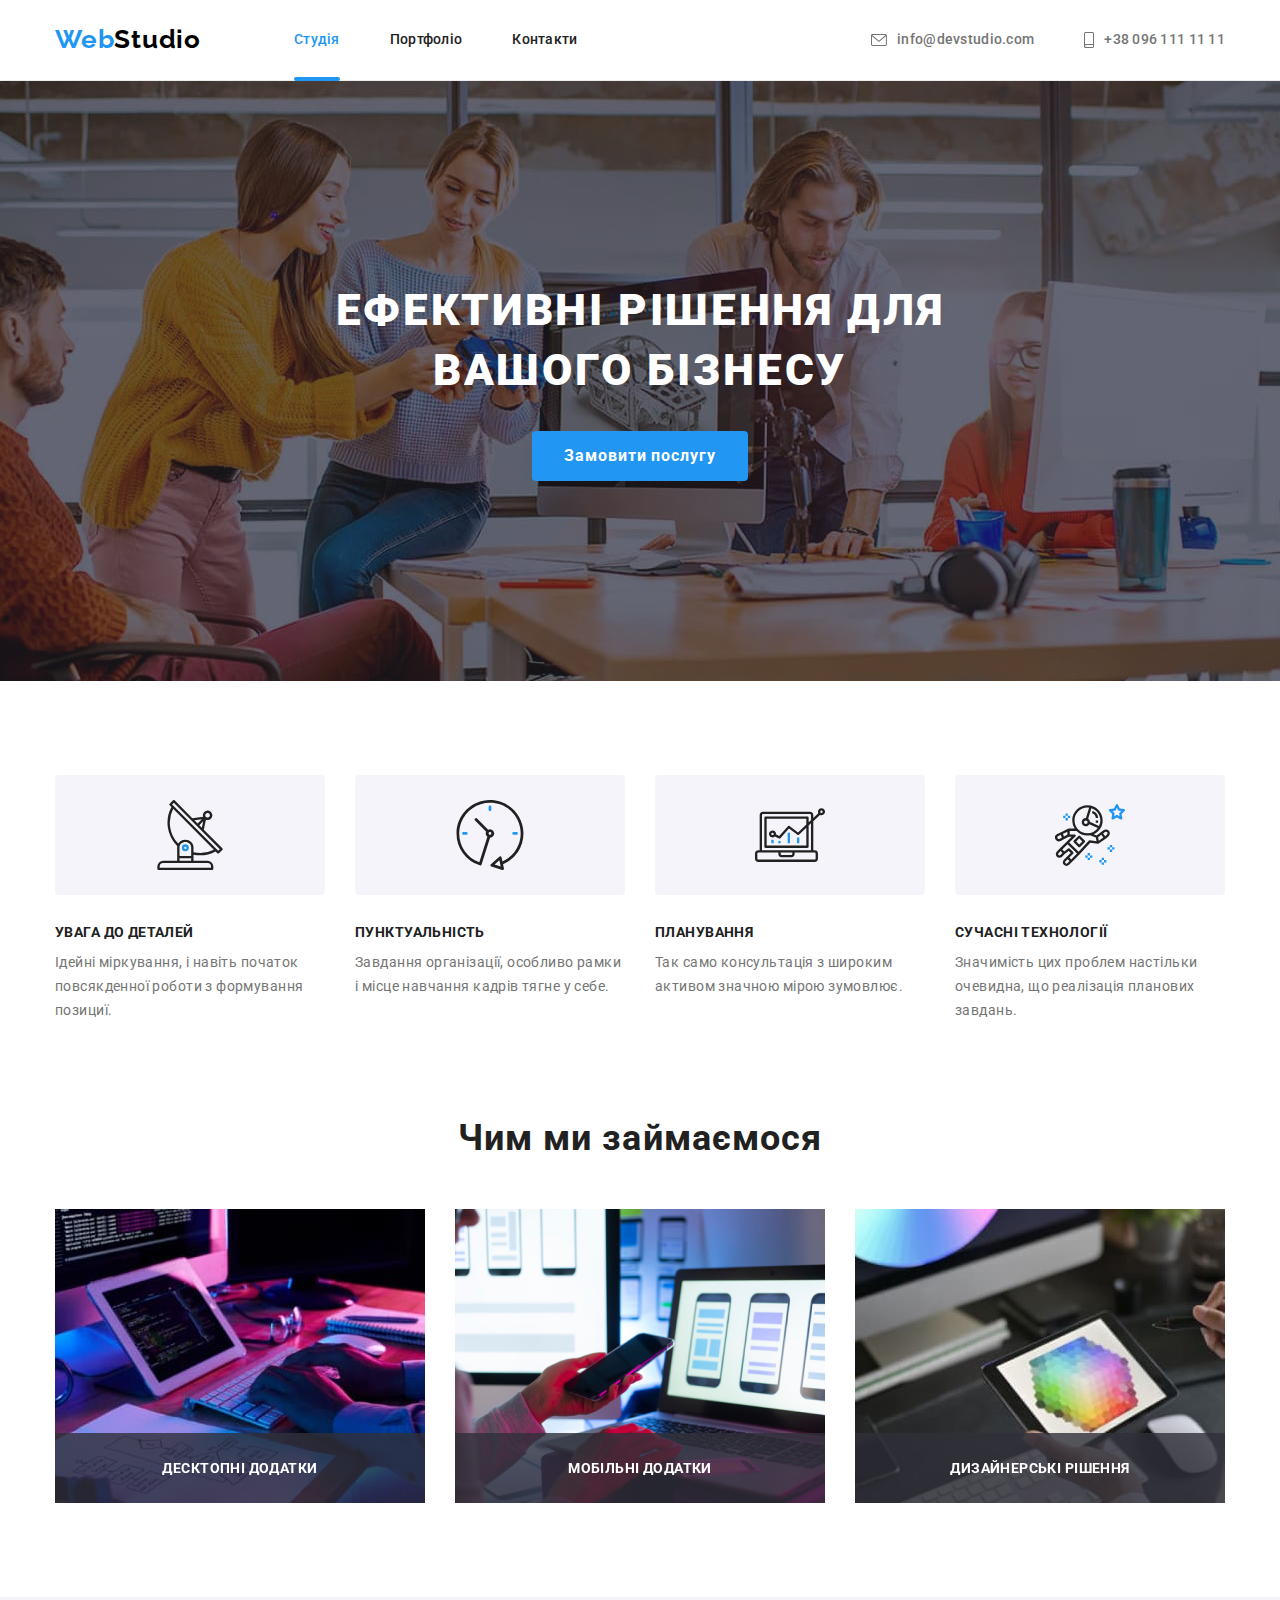
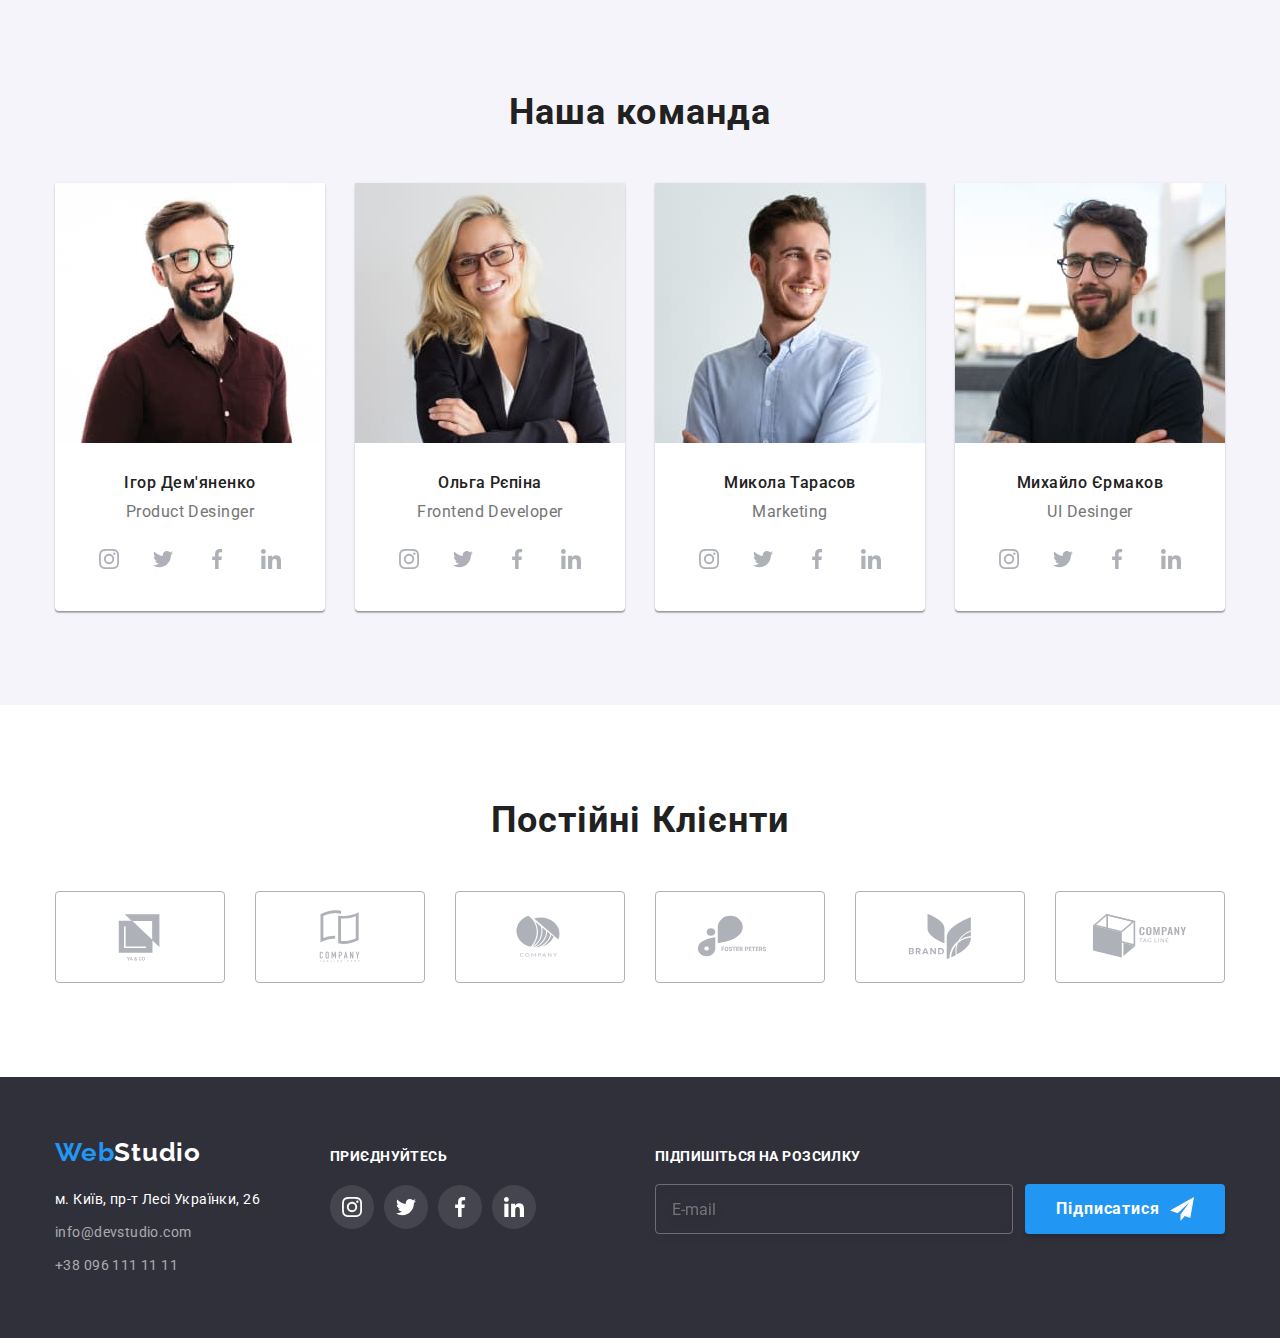
==== commit a9fdedce: "hm..." ====
--- a/index.html
+++ b/index.html
@@ -133,8 +133,9 @@
                       placeholder="Введіть текст"
                     ></textarea>
                   </label>
+                  <div class="check-div"></div>
                   <label class="checkbox-label">
-                    <div class="check-div">
+                    
                       <input
                         type="checkbox"
                         name="policy"
@@ -146,13 +147,14 @@
                           <use href="./images/goit-svg.svg#icon-check2"></use>
                         </svg>
                       </span>
-                    </div>
+                    
 
                     <span class="check-span">
                       Погоджуюся з розсилкою та приймаю
                       <a href="" class="checkbox-link">Умови договору</a>
                     </span>
                   </label>
+                  </div>
                   <button type="submit" class="register-btn">Відправити</button>
                 </div>
               </form>
--- a/css/styles.css
+++ b/css/styles.css
@@ -513,6 +513,7 @@
 }
 
 .checkbox-label {
+    position: relative;
     display: flex;
     align-items: center;
     margin-bottom: 30px;
@@ -531,6 +532,7 @@
     border-radius: 2px;
 }
 
+
 .checkbox-icon {
     display: inline-flex;
     align-items: center;
@@ -546,6 +548,9 @@
     transition-timing-function: cubic-bezier(0.4, 0, 0.2, 1);
 }
 
+.checkbox-input:focus + .checkbox-icon {
+    border: 2px solid var(--accent-color);
+}
 
 .checkbox-input:checked+.checkbox-icon {
     background-color: var(--accent-color);
@@ -574,13 +579,14 @@
     position: relative;
     display: flex;
     justify-content: center;
+    align-items: center;
 }
 
 
 
 .icon-check {
     position: absolute;
-    top: 0;
+    top: 5px;
     left: 10px;
     display: block;
     align-items: center;
@@ -1002,7 +1008,7 @@
 /* footer form */
 
 .footer-form {
-    margin-left: 93px;
+    margin-left: auto;
     display: flex;
     flex-direction: column;
 }
@@ -1014,7 +1020,6 @@
     letter-spacing: 0.03em;
     text-transform: uppercase;
     color: var(--white-color);
-    margin-left: auto;
     margin-bottom: 20px;
 }
 
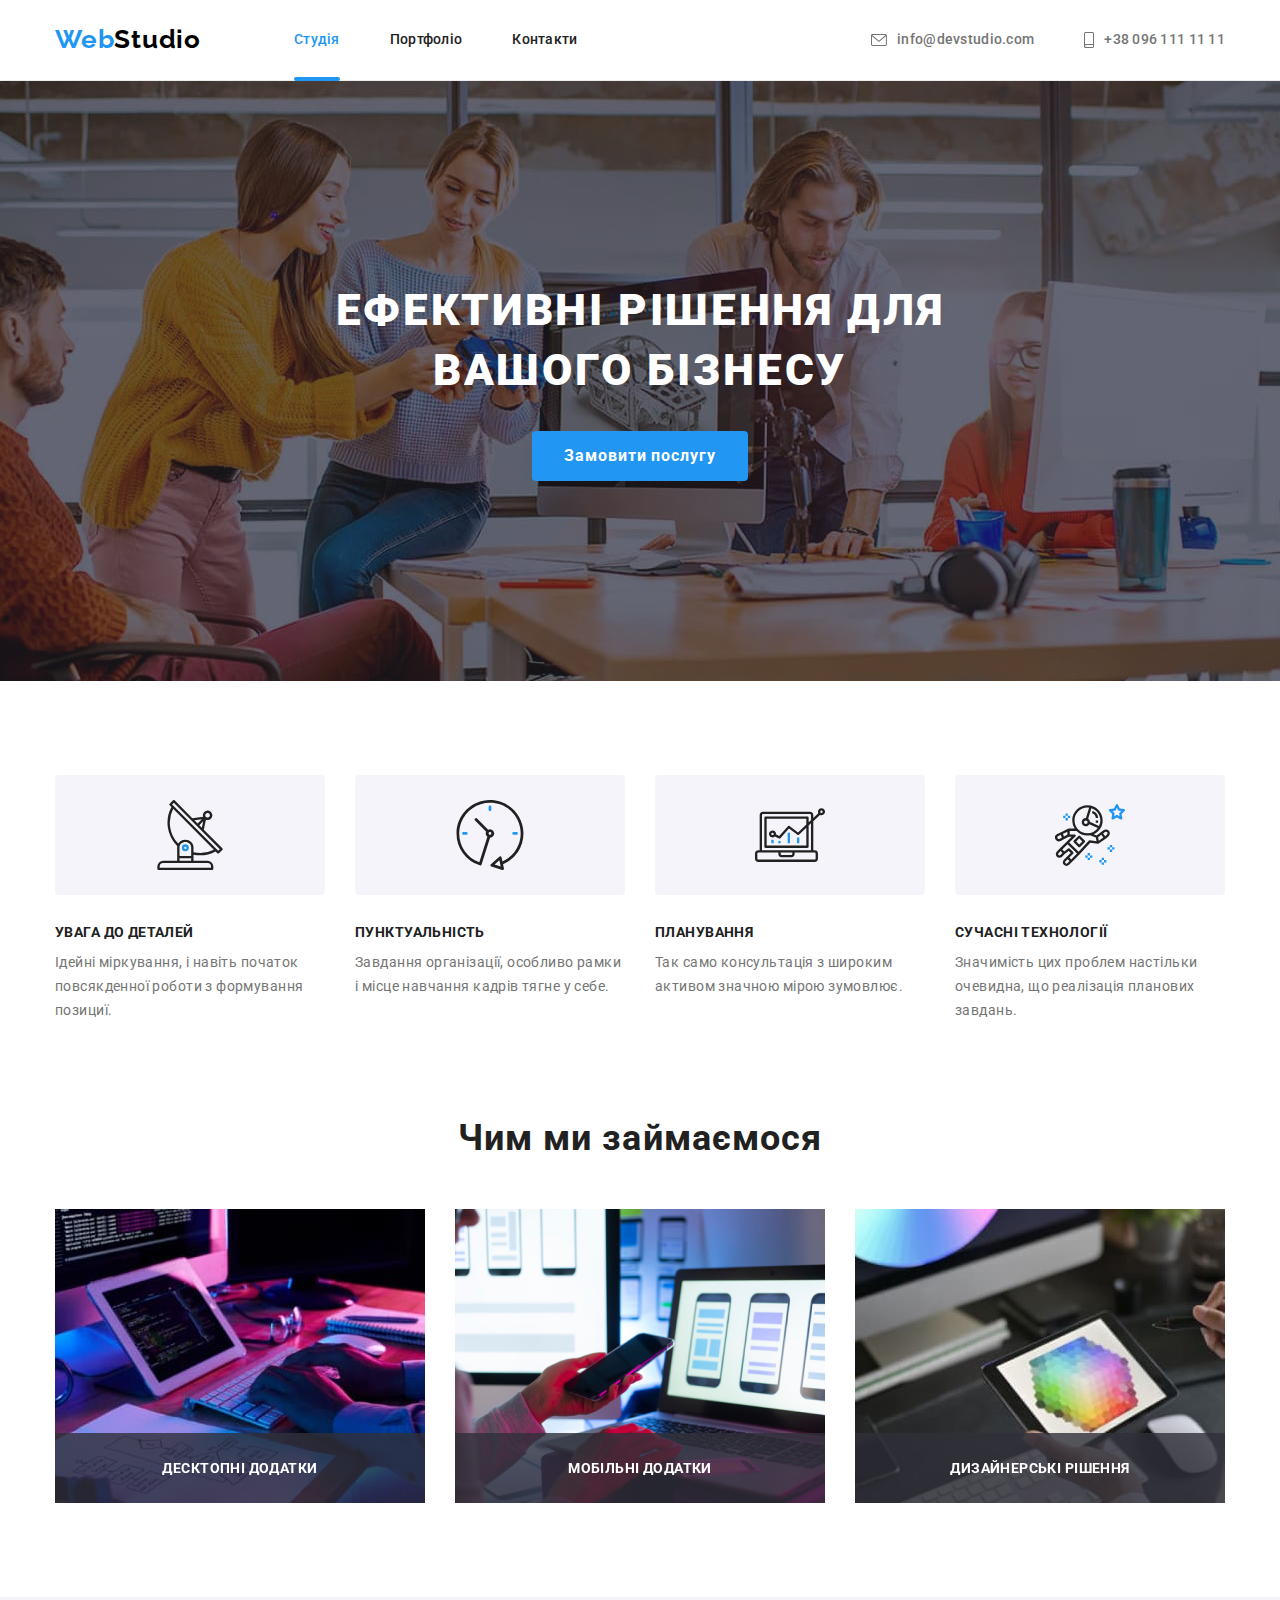
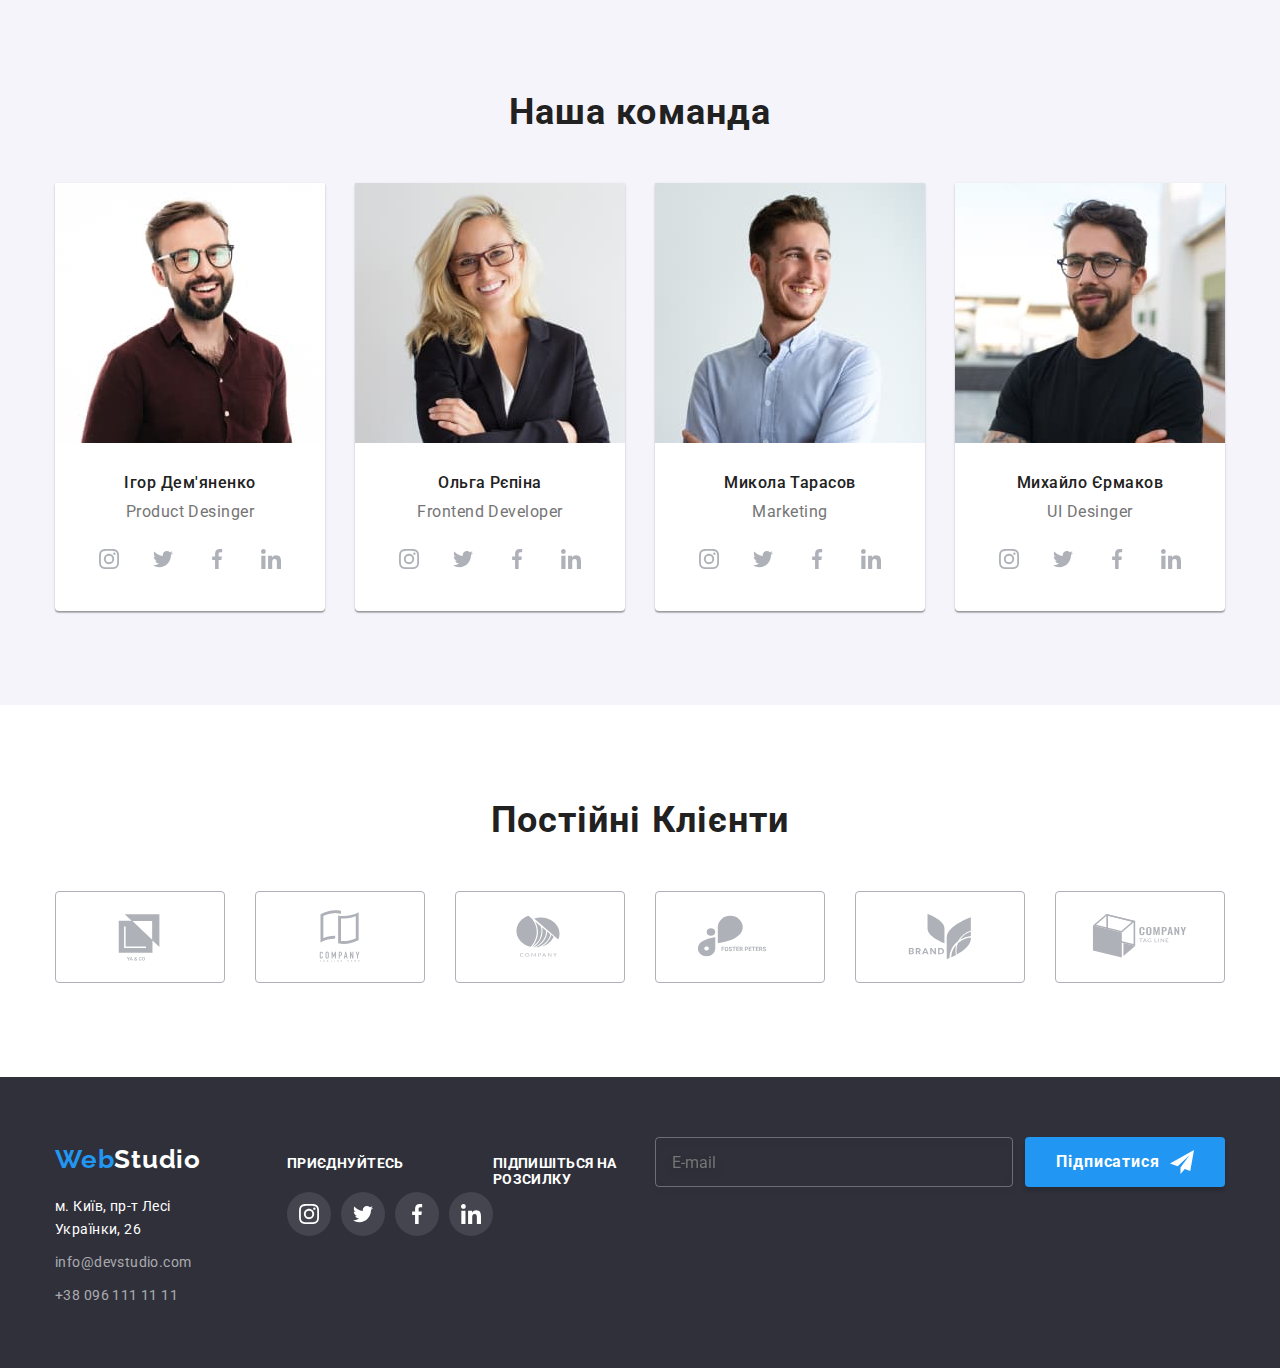
==== commit c453372d: "hm...2" ====
--- a/index.html
+++ b/index.html
@@ -132,10 +132,10 @@
                       class="register-area"
                       placeholder="Введіть текст"
                     ></textarea>
+                  </div>
                   </label>
-                  <div class="check-div"></div>
+                  <div class="check-div">
                   <label class="checkbox-label">
-                    
                       <input
                         type="checkbox"
                         name="policy"
@@ -147,8 +147,6 @@
                           <use href="./images/goit-svg.svg#icon-check2"></use>
                         </svg>
                       </span>
-                    
-
                     <span class="check-span">
                       Погоджуюся з розсилкою та приймаю
                       <a href="" class="checkbox-link">Умови договору</a>
@@ -156,7 +154,7 @@
                   </label>
                   </div>
                   <button type="submit" class="register-btn">Відправити</button>
-                </div>
+                </di
               </form>
             </div>
           </div>
--- a/css/styles.css
+++ b/css/styles.css
@@ -514,9 +514,8 @@
 
 .checkbox-label {
     position: relative;
-    display: flex;
-    align-items: center;
-    margin-bottom: 30px;
+    
+    
 }
 
 .checkbox-input {
@@ -580,13 +579,14 @@
     display: flex;
     justify-content: center;
     align-items: center;
+    
 }
 
 
 
 .icon-check {
     position: absolute;
-    top: 5px;
+    top: 0px;
     left: 10px;
     display: block;
     align-items: center;
@@ -598,7 +598,11 @@
 }
 
 .register-btn {
+    display: block;
+    justify-content: center;
+    align-items: center;
     margin: 0 auto;
+    margin-top: 30px;
     padding: 10px 52px;
     font-style: normal;
     font-weight: 700;
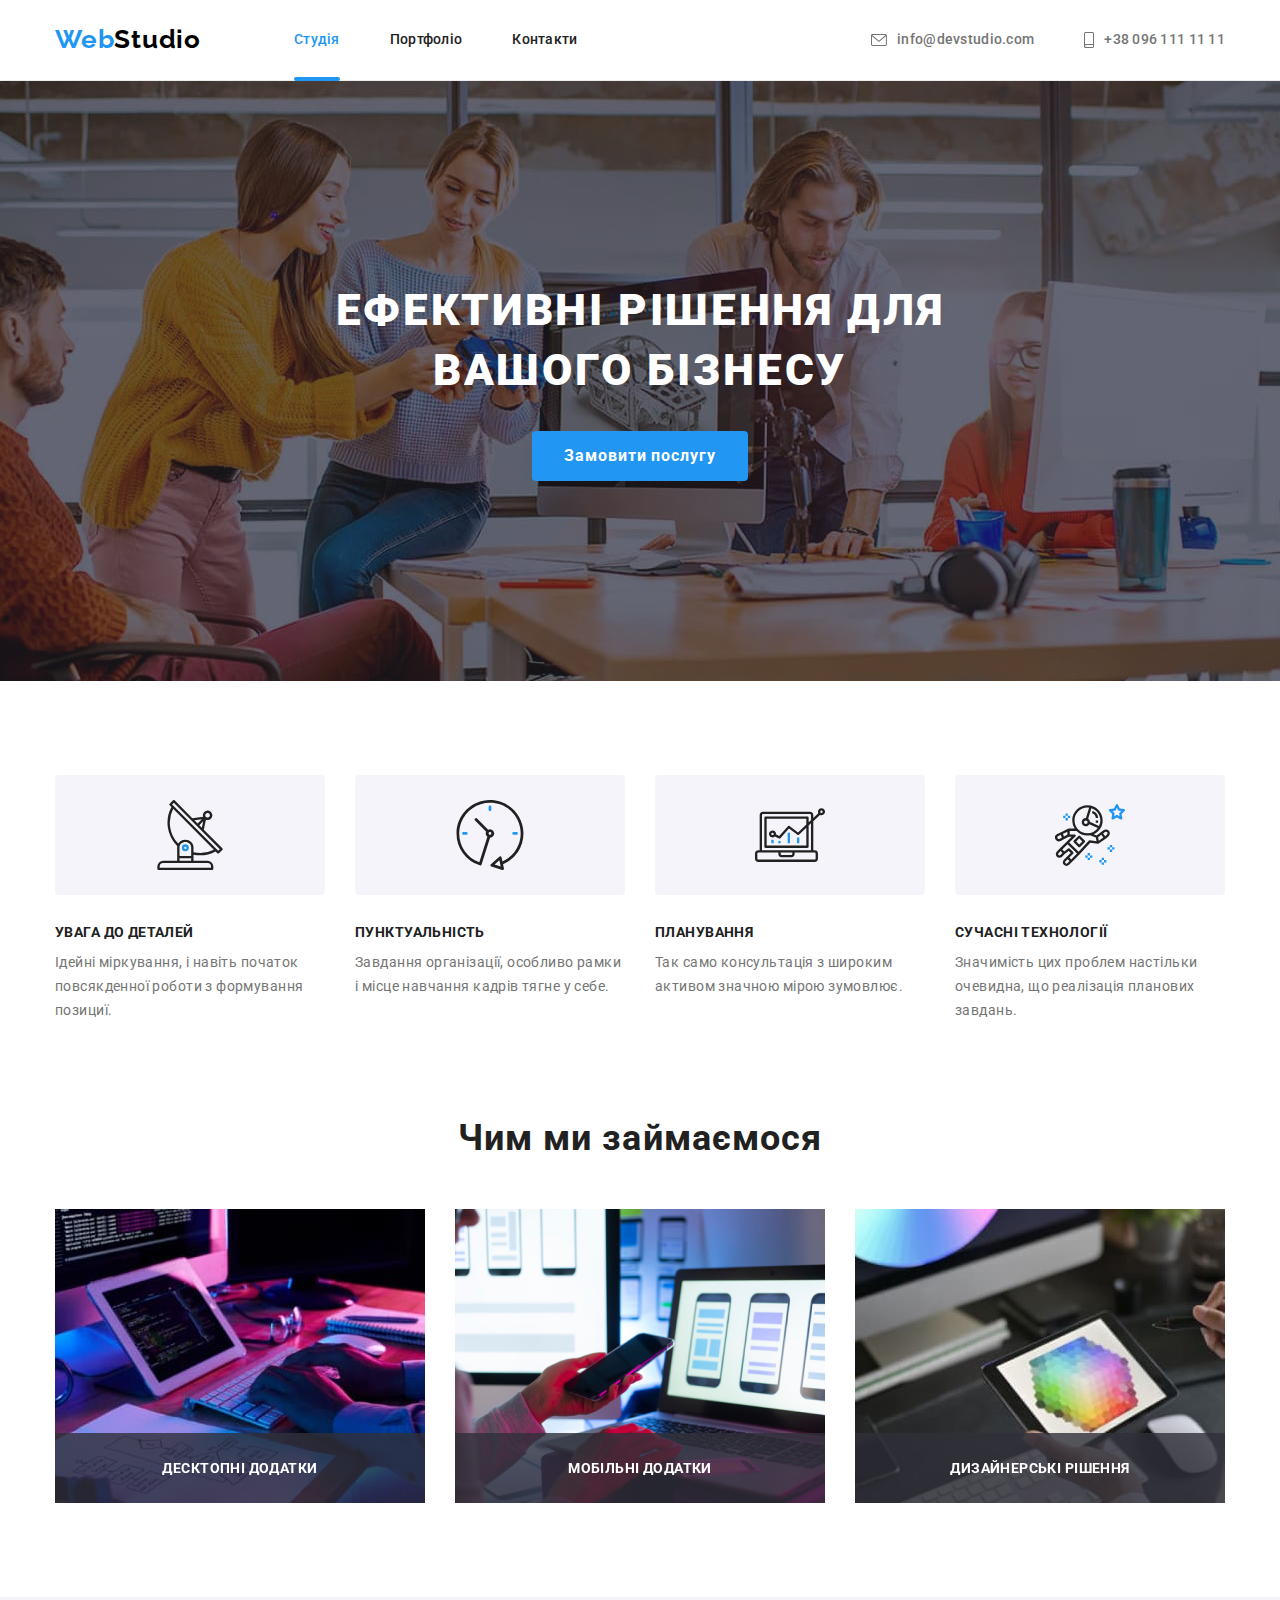
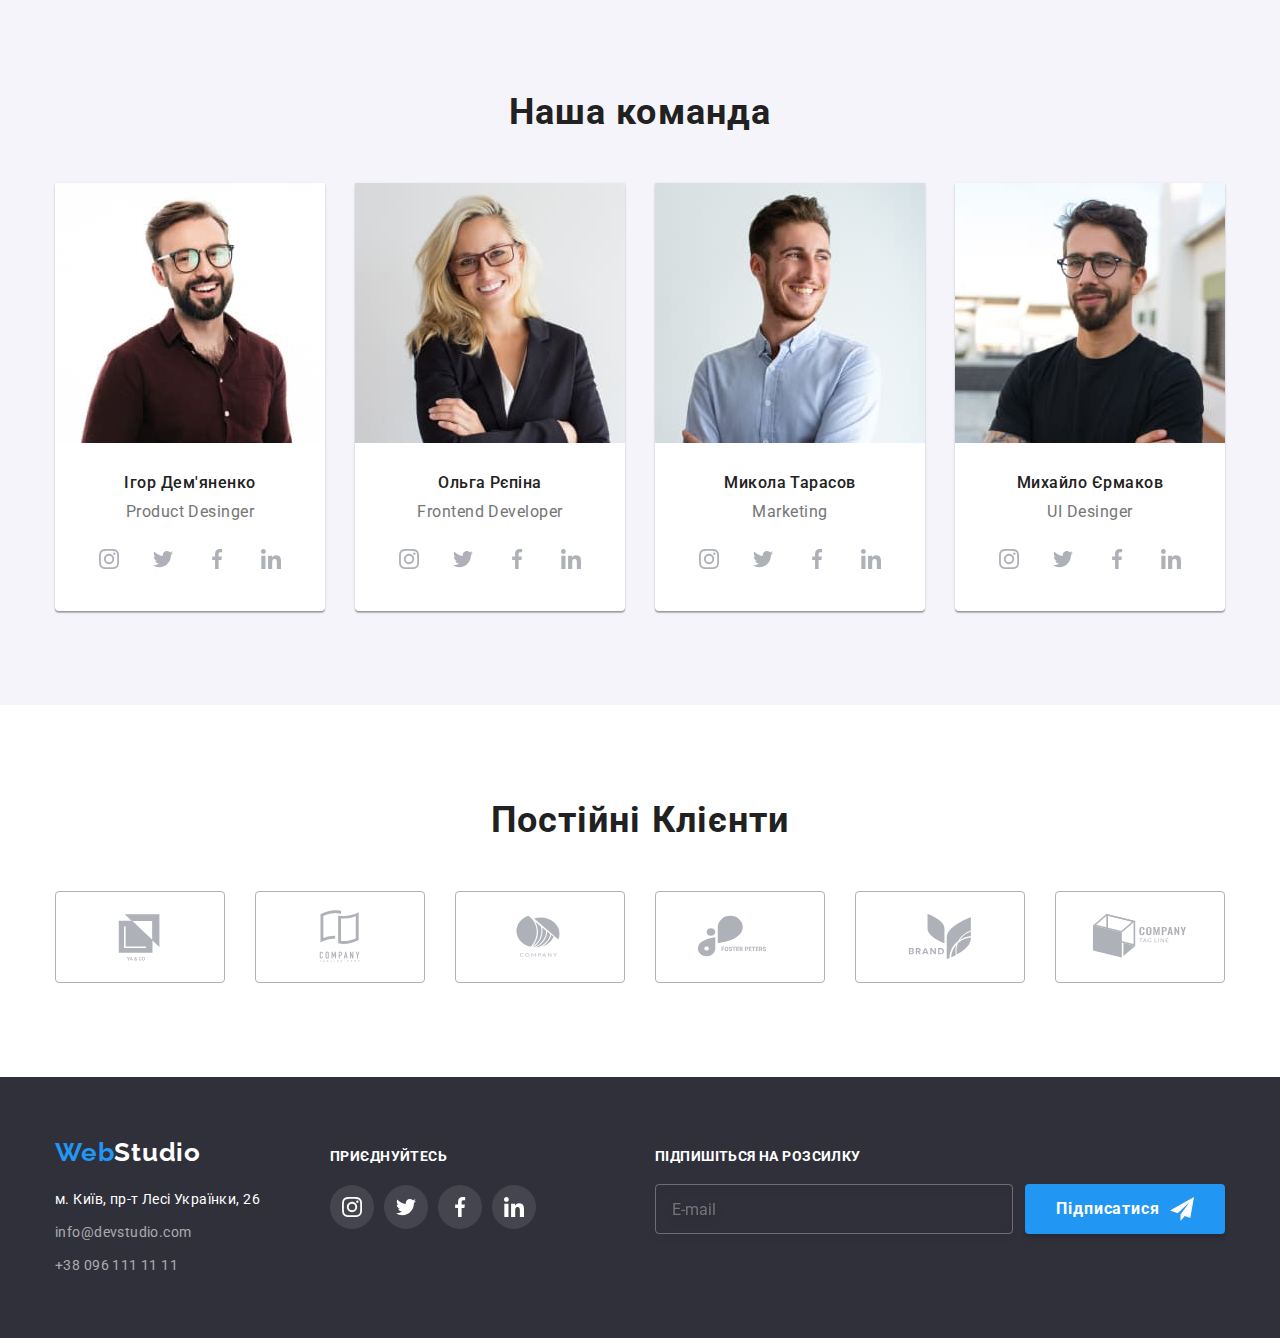
==== commit 46276d8c: "вв" ====
--- a/index.html
+++ b/index.html
@@ -154,7 +154,6 @@
                   </label>
                   </div>
                   <button type="submit" class="register-btn">Відправити</button>
-                </di
               </form>
             </div>
           </div>
--- a/css/styles.css
+++ b/css/styles.css
@@ -512,11 +512,7 @@
     border-color: var(--accent-color);
 }
 
-.checkbox-label {
-    position: relative;
-    
-    
-}
+
 
 .checkbox-input {
     position: absolute;
@@ -586,8 +582,8 @@
 
 .icon-check {
     position: absolute;
-    top: 0px;
-    left: 10px;
+    top: 1px;
+    left: 22px;
     display: block;
     align-items: center;
     justify-content: center;
